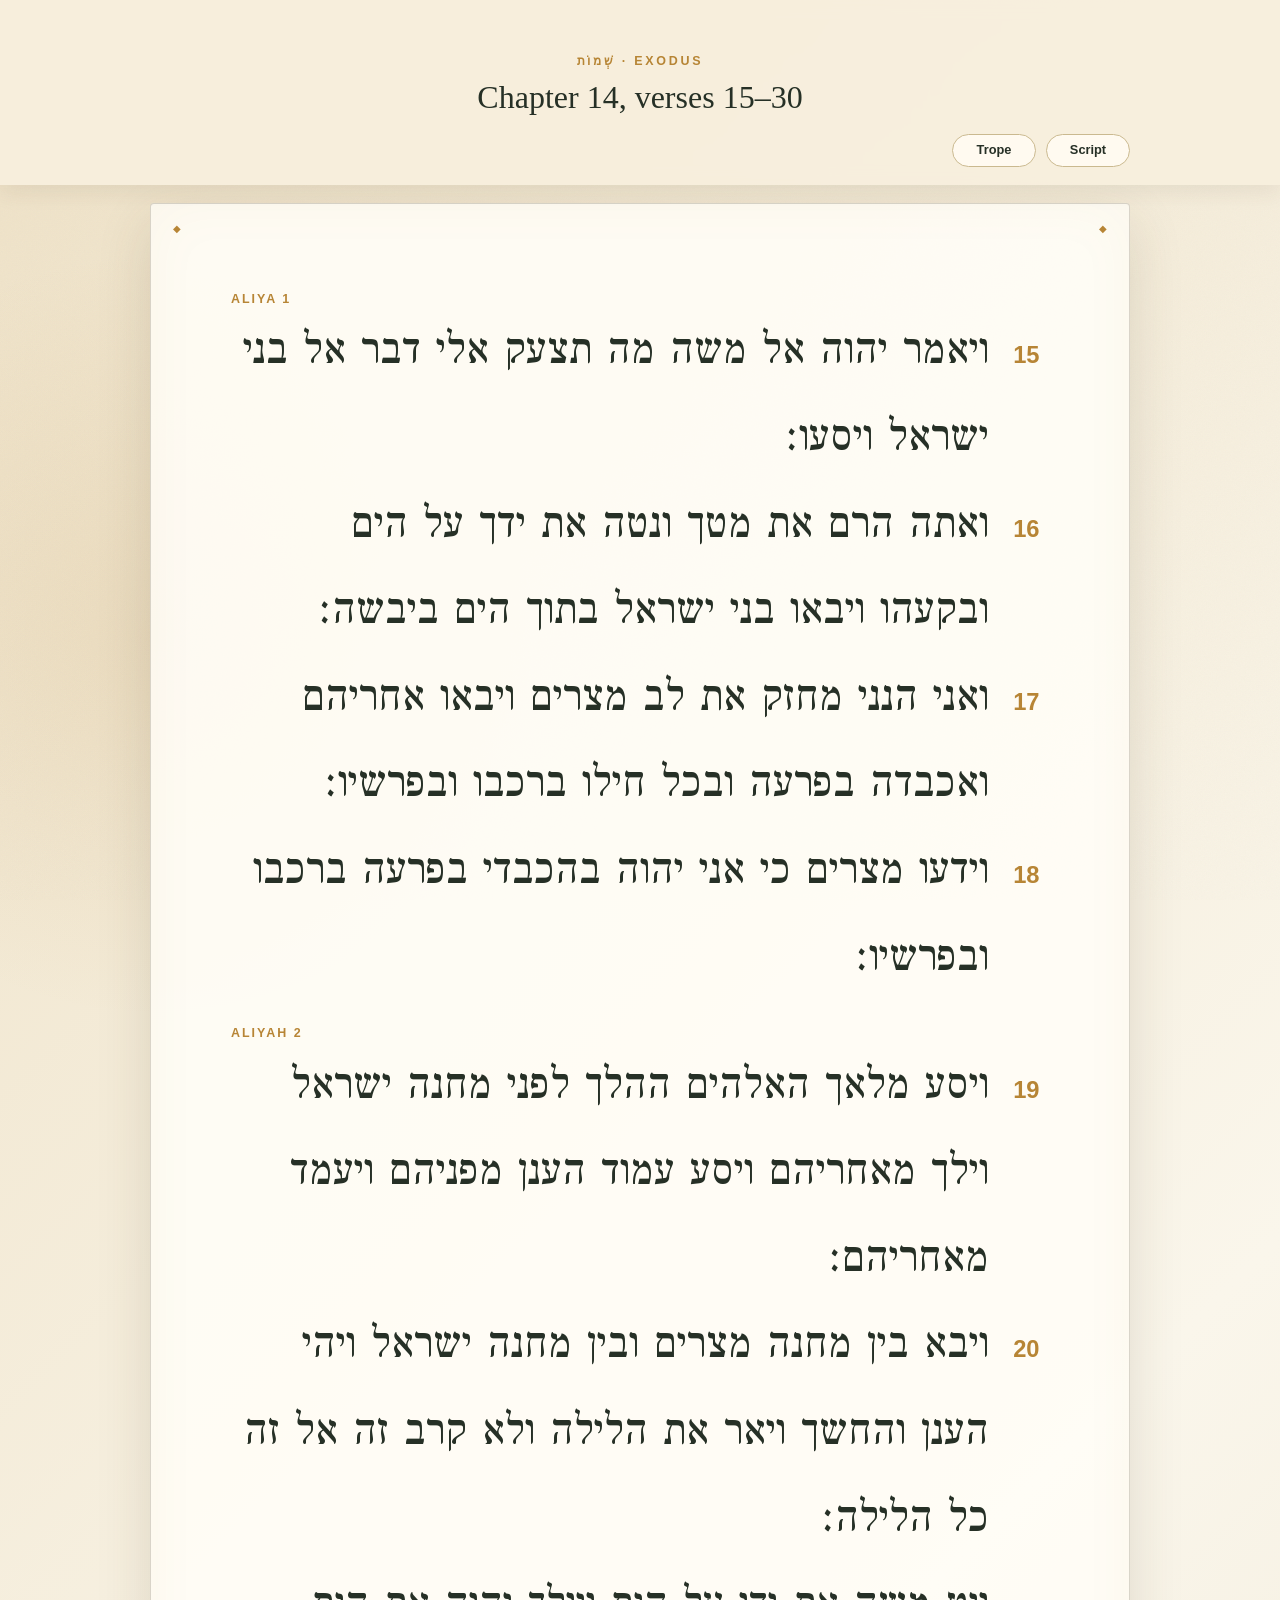
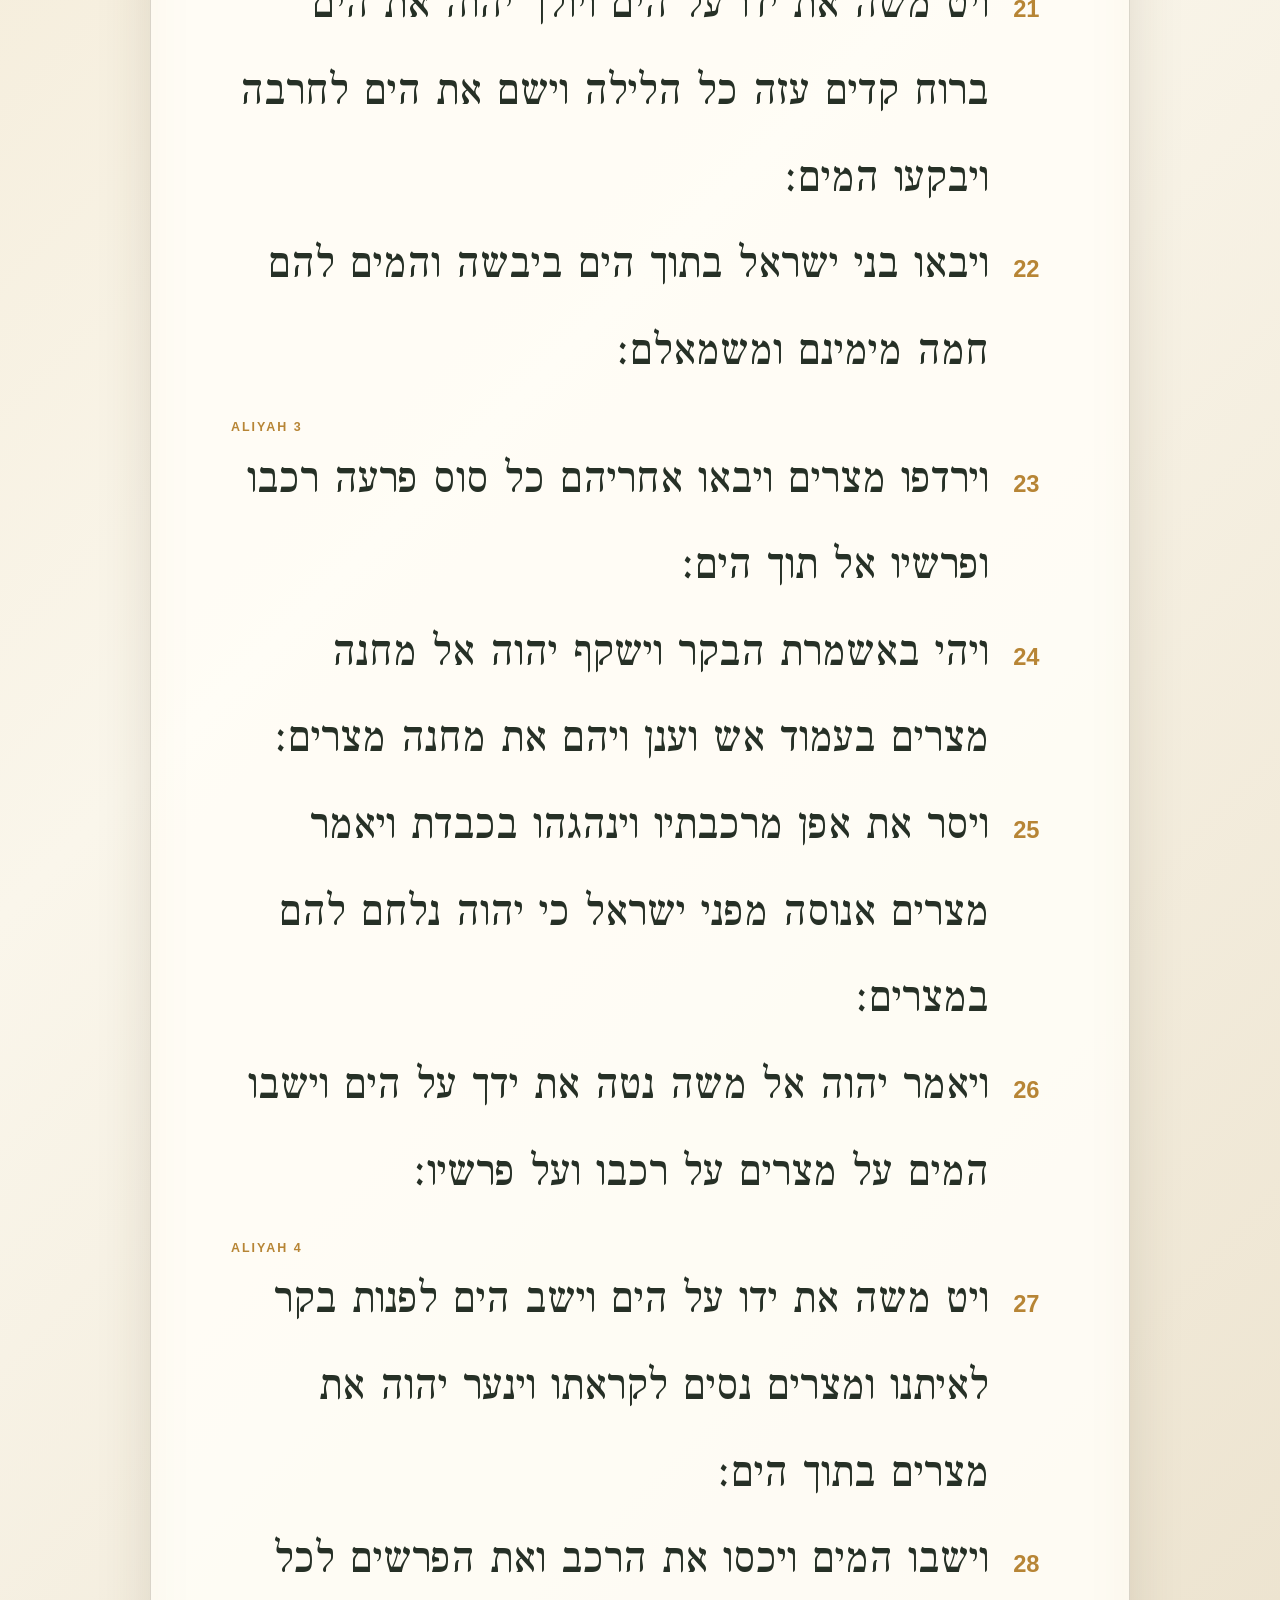
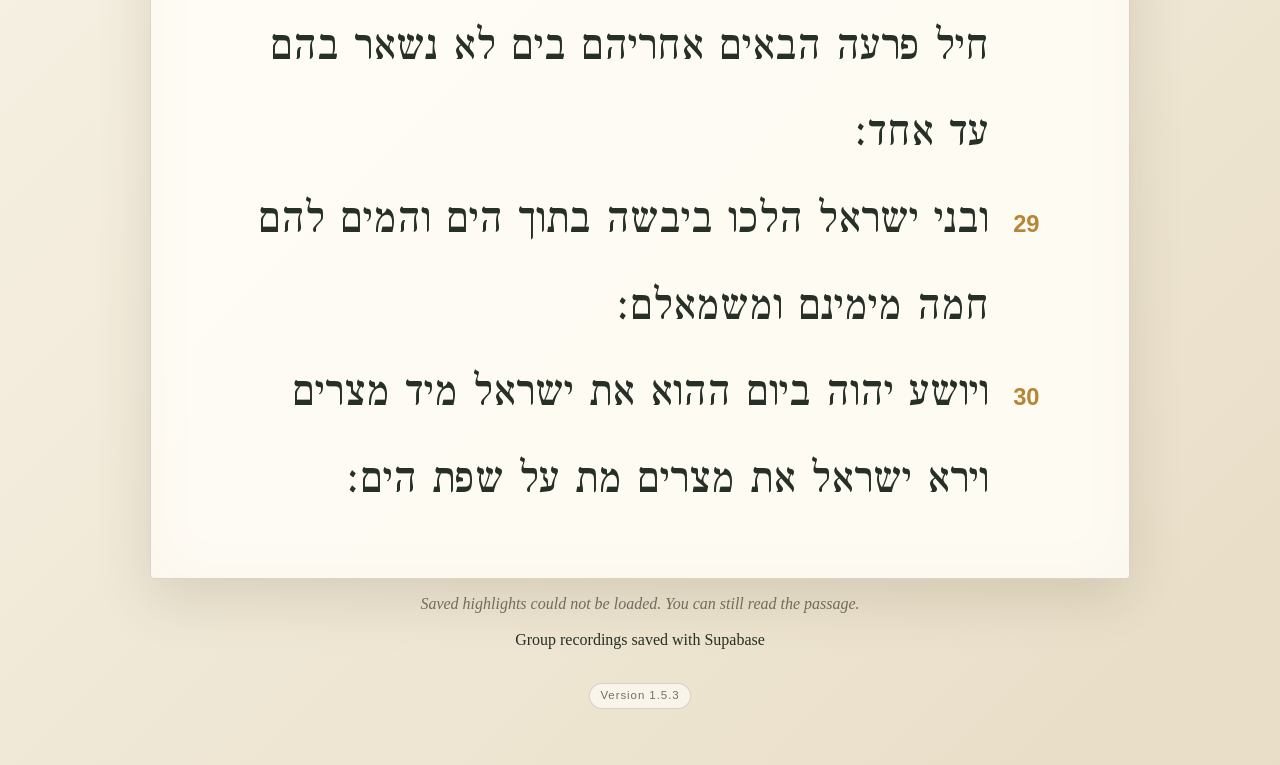
==== index.html @ 20bf3125 "Restore group recording controls" ====
<!doctype html>
<html lang="en">
<head>
  <meta charset="utf-8">
  <meta name="viewport" content="width=device-width, initial-scale=1">
  <meta name="theme-color" content="#f3ead6">
  <title>Exodus 14:15–30 · Chant the Verses</title>
  <link rel="preconnect" href="https://fonts.googleapis.com">
  <link rel="preconnect" href="https://fonts.gstatic.com" crossorigin>
  <link href="https://fonts.googleapis.com/css2?family=Frank+Ruhl+Libre:wght@400;600;700&display=swap" rel="stylesheet">
  <link rel="stylesheet" href="styles.css">
</head>
<body>
  <main class="page">
    <header class="page-header">
      <p class="eyebrow">שְׁמוֹת · EXODUS</p>
      <h1>Chapter 14, verses 15–30</h1>

      <div class="display-controls" aria-label="Text display options">
        <button class="display-toggle" id="trope-toggle" type="button" aria-pressed="false">Trope</button>
        <button class="display-toggle" id="script-toggle" type="button" aria-pressed="false">Script</button>
      </div>
    </header>

    <section class="passage-card" id="passage" aria-label="Exodus chapter 14, verses 15 through 30"></section>

    <p class="status" id="status" aria-live="polite">Hover to hear a group, select ● to re-record it, or select a verse number to play the whole verse.</p>
    <p class="audio-credit">Group recordings saved with Supabase</p>
    <p class="version">Version 1.5.3</p>
  </main>
  <script src="app.js"></script>
</body>
</html>
---- styles.css ----
@import url('https://fonts.googleapis.com/css2?family=Frank+Ruhl+Libre:wght@400;600;700&display=swap');

@font-face {
  font-family: "Taamey Frank CLM";
  src: url("fonts/taamey-frank/TTF/TaameyFrankCLM-Medium.ttf") format("truetype");
  font-style: normal;
  font-weight: 400;
  font-display: swap;
}

@font-face {
  font-family: "Stam Ashkenaz CLM";
  src: url("fonts/StamAshkenazCLM.ttf") format("truetype");
  font-style: normal;
  font-weight: 400;
  font-display: swap;
}

:root {
  color-scheme: light;
  --ink: #263026;
  --muted: #766f60;
  --paper: #fffdf7;
  --cream: #f3ead6;
  --gold: #b78535;
  --green: #365a47;
}

* { box-sizing: border-box; }

body {
  margin: 0;
  min-height: 100vh;
  color: var(--ink);
  background:
    radial-gradient(circle at 12% 16%, rgba(183,133,53,.12), transparent 24rem),
    linear-gradient(135deg, #eee1c6, #faf6eb 48%, #e8ddc6);
  font-family: Georgia, serif;
}

body::before {
  content: "";
  position: fixed;
  inset: 0;
  pointer-events: none;
  opacity: .15;
  background-image: url("data:image/svg+xml,%3Csvg xmlns='http://www.w3.org/2000/svg' width='90' height='90'%3E%3Cfilter id='n'%3E%3CfeTurbulence type='fractalNoise' baseFrequency='.8' numOctaves='3' stitchTiles='stitch'/%3E%3C/filter%3E%3Crect width='100%25' height='100%25' filter='url(%23n)' opacity='.2'/%3E%3C/svg%3E");
}

.page {
  width: min(980px, calc(100% - 32px));
  margin: 0 auto;
  padding: 72px 0 56px;
  text-align: center;
}

.page-header {
  position: sticky;
  z-index: 20;
  top: 0;
  margin: -72px calc(50% - 50vw) 18px;
  padding: 54px max(16px, calc((100vw - 980px) / 2)) 0;
  background: rgba(247, 239, 221, .96);
  box-shadow: 0 8px 20px rgba(72,57,31,.08);
  backdrop-filter: blur(8px);
}

.eyebrow {
  margin: 0 0 10px;
  color: var(--gold);
  font: 700 .78rem/1.2 Arial, sans-serif;
  letter-spacing: .22em;
}

h1 { margin: 0 0 18px; font-size: clamp(1.35rem, 3vw, 2rem); font-weight: 400; }

.display-controls {
  display: flex;
  justify-content: flex-end;
  gap: 10px;
  margin: 0;
  padding-bottom: 18px;
}

.display-toggle {
  min-width: 84px;
  border: 1px solid #cab98f;
  border-radius: 999px;
  padding: 9px 16px;
  color: var(--ink);
  background: #fffaf0;
  cursor: pointer;
  font: 600 .8rem/1 Arial, sans-serif;
}

.display-toggle:hover, .display-toggle.active {
  border-color: var(--green);
  color: white;
  background: var(--green);
}

.display-toggle:focus-visible { outline: 3px solid rgba(54,90,71,.4); outline-offset: 3px; }

.passage-card {
  position: relative;
  display: block;
  width: 100%;
  padding: clamp(54px, 8vw, 88px) clamp(25px, 7vw, 80px) 50px;
  border: 1px solid rgba(82,70,45,.22);
  border-radius: 4px;
  color: var(--ink);
  background: rgba(255,253,247,.91);
  box-shadow: 0 20px 55px rgba(72,57,31,.14), inset 0 0 55px rgba(183,133,53,.04);
}

.passage-card::before, .passage-card::after {
  content: "◆";
  position: absolute;
  top: 18px;
  color: var(--gold);
  font-size: .65rem;
}
.passage-card::before { left: 22px; }
.passage-card::after { right: 22px; }

.aliyah-heading {
  margin: 1.65em 0 .45em;
  color: var(--gold);
  font: 700 .78rem/1.2 Arial, sans-serif;
  letter-spacing: .16em;
  text-align: left;
  text-transform: uppercase;
}

.aliyah-heading:first-child { margin-top: 0; }

.verse-row {
  display: flex;
  align-items: baseline;
  gap: .35em;
  text-align: right;
  font-family: "Taamey Frank CLM", "FrankRuehl", "Frank Ruhl Libre", "Times New Roman", serif;
  font-size: clamp(1.7rem, 4.1vw, 2.85rem);
  line-height: 1.9;
}

.verse-number {
  flex: 0 0 auto;
  border: 0;
  border-radius: 999px;
  padding: .15em .4em;
  color: var(--gold);
  background: transparent;
  cursor: pointer;
  font: 600 .52em/1 Arial, sans-serif;
}

.verse-number:hover, .verse-number.playing { color: white; background: var(--green); }
.verse-number:focus-visible { outline: 3px solid rgba(54,90,71,.4); outline-offset: 3px; }
.verse-number:disabled { opacity: .55; cursor: wait; }
.verse-line { unicode-bidi: isolate; }
.word {
  border-radius: .12em;
  box-decoration-break: clone;
  -webkit-box-decoration-break: clone;
}
.word.highlight-1 { color: #76500f; background: #f3d88e; }
.word.highlight-2 { color: #244b3a; background: #bcdac8; }
.word-space.highlight-1 { background: #f3d88e; }
.word-space.highlight-2 { background: #bcdac8; }
.word[data-group-id], .word-space[data-group-id] { cursor: pointer; }
.word.audio-active {
  color: #17251d;
  font-weight: 700;
}
.word-space.audio-active { font-weight: 700; }

.group-audio-controls {
  display: inline-flex;
  direction: ltr;
  gap: 3px;
  margin: 0 .2em;
  vertical-align: middle;
}

.group-audio-button {
  display: inline-grid;
  width: 2em;
  height: 2em;
  place-items: center;
  border: 1px solid #cab98f;
  border-radius: 999px;
  padding: 0;
  color: var(--green);
  background: #fffaf0;
  cursor: pointer;
  font: 600 .34em/1 Arial, sans-serif;
}

.group-audio-button:hover { color: white; background: var(--green); border-color: var(--green); }
.group-audio-button.record-group { color: #a43f32; }
.group-audio-button.recording { color: white; background: #a43f32; border-color: #a43f32; animation: recording-pulse 1.2s infinite; }
.group-audio-button:disabled { opacity: .55; cursor: wait; }

@keyframes recording-pulse { 50% { transform: scale(.88); opacity: .75; } }

.script-mode .verse-row {
  font-family: "Stam Ashkenaz CLM", "Taamey Frank CLM", "Frank Ruhl Libre", serif;
  line-height: 1.65;
}

.script-mode .word[class*="highlight-"], .script-mode .word-space[class*="highlight-"] { color: inherit; background: transparent; }
.script-mode .audio-active { font-weight: inherit; }

.corner { position: absolute; top: 16px; left: 50%; transform: translateX(-50%); color: var(--gold); font-family: "FrankRuehl", "Frank Ruhl Libre", serif; }

.verse-text {
  display: block;
  font-family: "Taamey Frank CLM", "FrankRuehl", "Frank Ruhl Libre", "Times New Roman", serif;
  font-size: clamp(2.15rem, 6.2vw, 4.8rem);
  font-weight: 400;
  line-height: 1.95;
  unicode-bidi: isolate;
}

.verse-text span {
  display: inline-block;
  padding: 0 .035em;
  border-radius: .12em;
  transition: color .16s, background .16s, transform .16s;
}


.verse-text span.active { color: #8a5b12; background: #f6e8c5; transform: translateY(-2px); }
.play-hint { display: block; margin-top: 18px; color: var(--muted); direction: ltr; font: .75rem/1 Arial, sans-serif; letter-spacing: .12em; text-transform: uppercase; }
.play-icon { color: var(--gold); margin-right: 6px; }

.controls { display: flex; justify-content: center; align-items: center; gap: 20px; margin: 24px 0 8px; }
.play-button, select { border: 1px solid #cab98f; background: #fffaf0; color: var(--ink); border-radius: 999px; padding: 10px 18px; font: 600 .85rem Arial, sans-serif; }
.play-button { cursor: pointer; }
.play-button:hover { background: var(--green); color: white; border-color: var(--green); }
.controls label { color: var(--muted); font: .78rem Arial, sans-serif; }
select { margin-left: 6px; padding: 8px 12px; }
.status { min-height: 1.3em; color: var(--muted); font-style: italic; }
.version {
  display: inline-block;
  margin: 18px 0 0;
  border: 1px solid rgba(82,70,45,.2);
  border-radius: 999px;
  padding: 6px 10px;
  color: var(--muted);
  background: rgba(255,253,247,.65);
  font: .72rem/1 Arial, sans-serif;
  letter-spacing: .08em;
}

.translation { max-width: 650px; margin: 38px auto 0; padding-top: 25px; border-top: 1px solid rgba(82,70,45,.2); }
.translation h2 { margin: 0 0 8px; color: var(--gold); font: 700 .72rem Arial, sans-serif; letter-spacing: .18em; text-transform: uppercase; }
.translation p { margin: 0; font-size: 1.08rem; line-height: 1.65; }

@media (max-width: 560px) {
  .page { padding-top: 38px; }
  .page-header { margin-top: -38px; padding-top: 28px; }
  .verse-text { line-height: 1.8; }
  .controls { flex-direction: column; gap: 10px; }
}

@media (prefers-reduced-motion: reduce) { * { transition: none !important; animation: none !important; } }
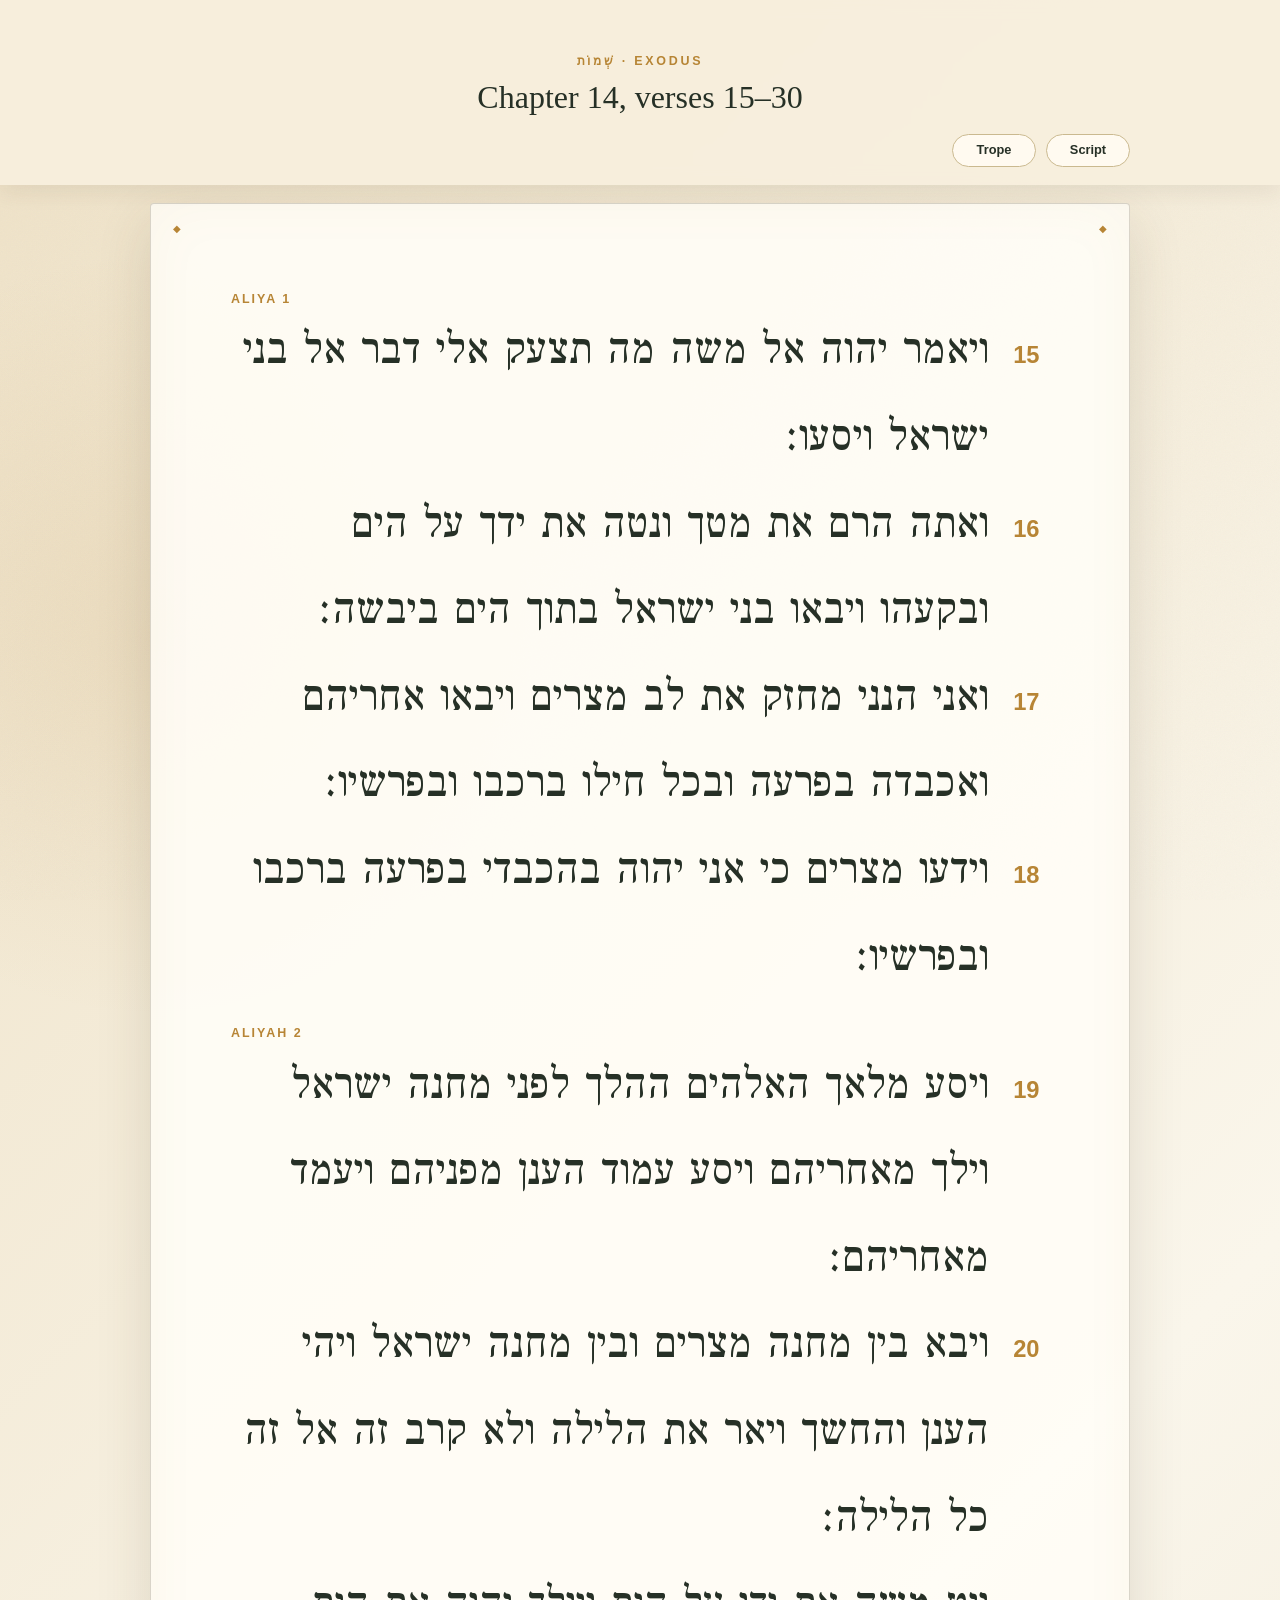
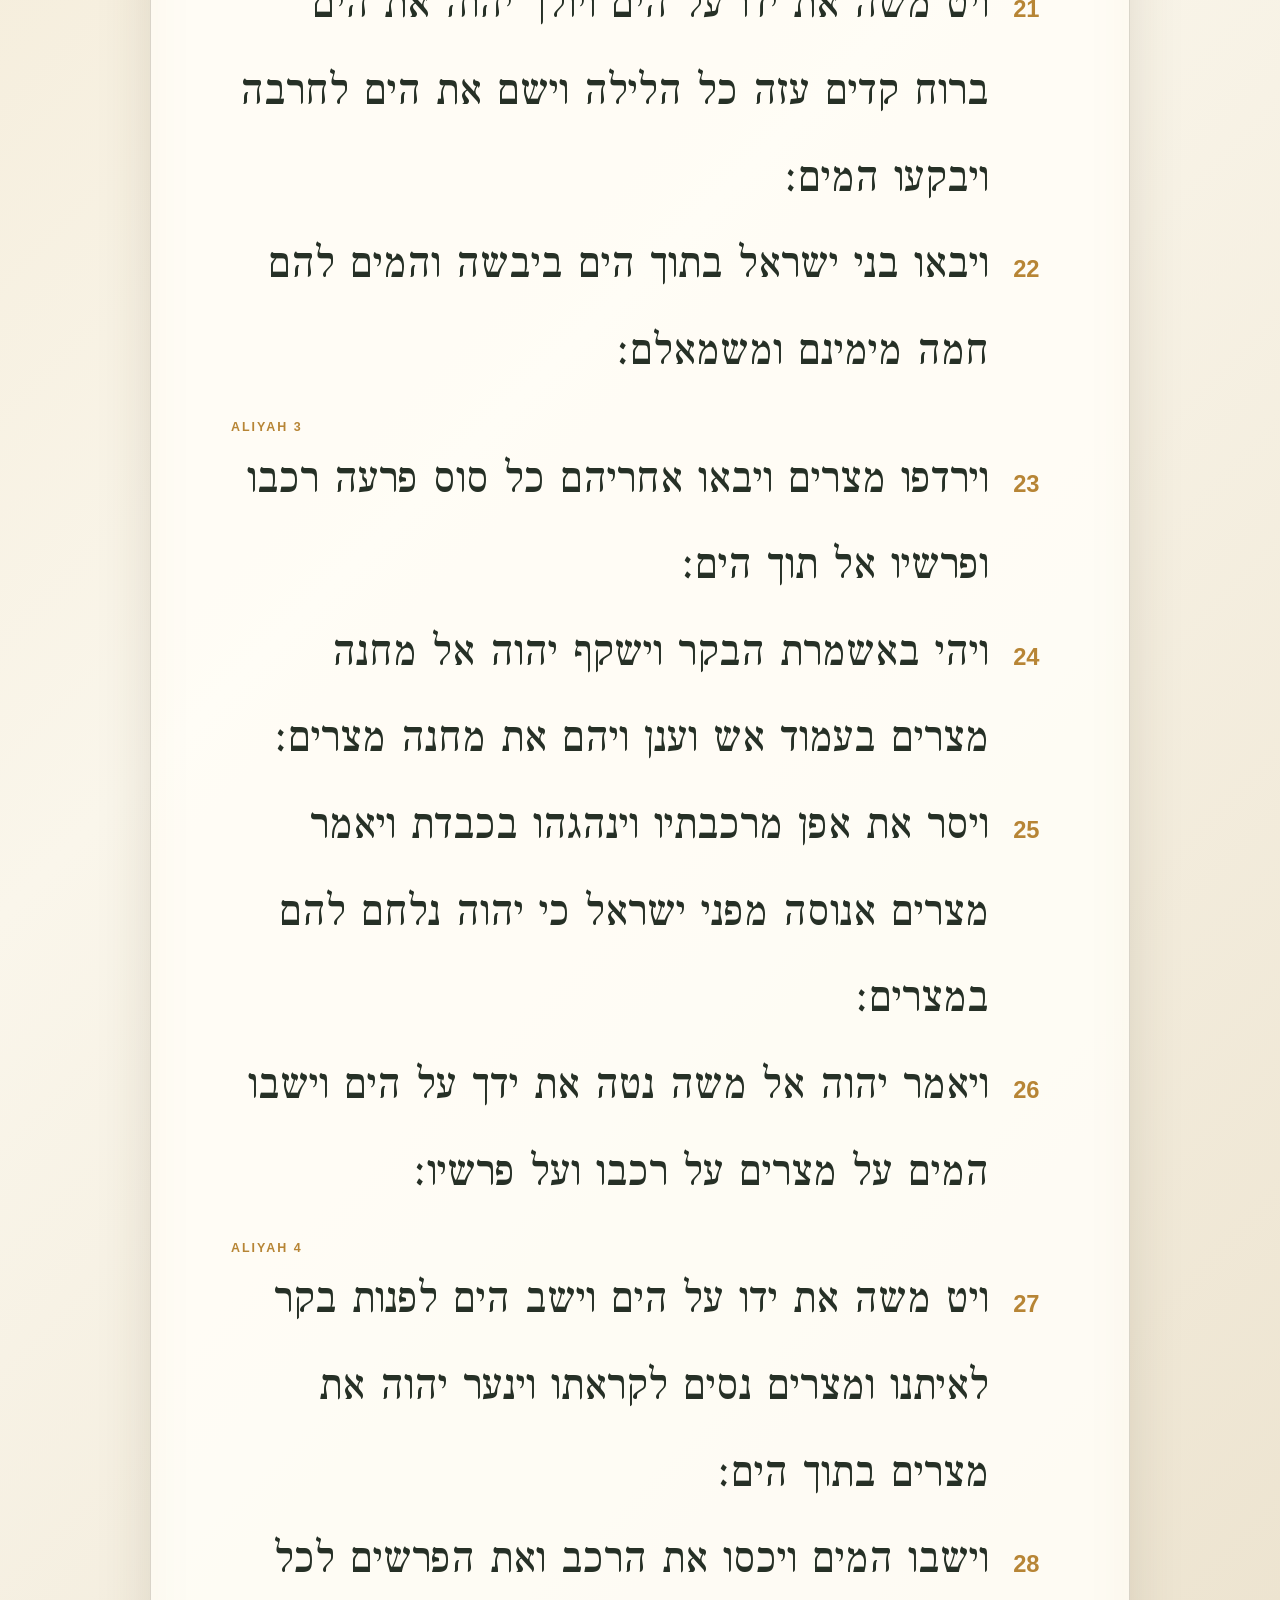
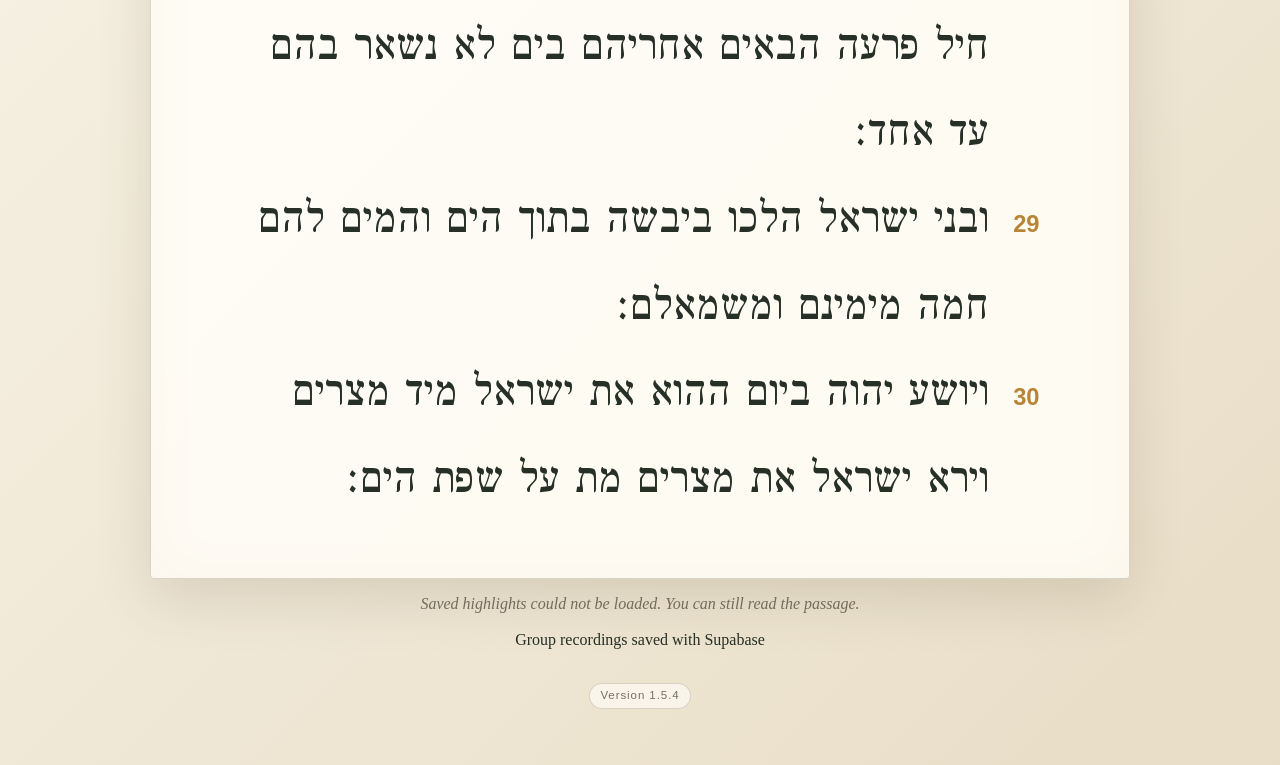
==== commit bb764acd: "Use latest re-recorded audio in verse playback" ====
--- a/index.html
+++ b/index.html
@@ -26,7 +26,7 @@
 
     <p class="status" id="status" aria-live="polite">Hover to hear a group, select ● to re-record it, or select a verse number to play the whole verse.</p>
     <p class="audio-credit">Group recordings saved with Supabase</p>
-    <p class="version">Version 1.5.3</p>
+    <p class="version">Version 1.5.4</p>
   </main>
   <script src="app.js"></script>
 </body>
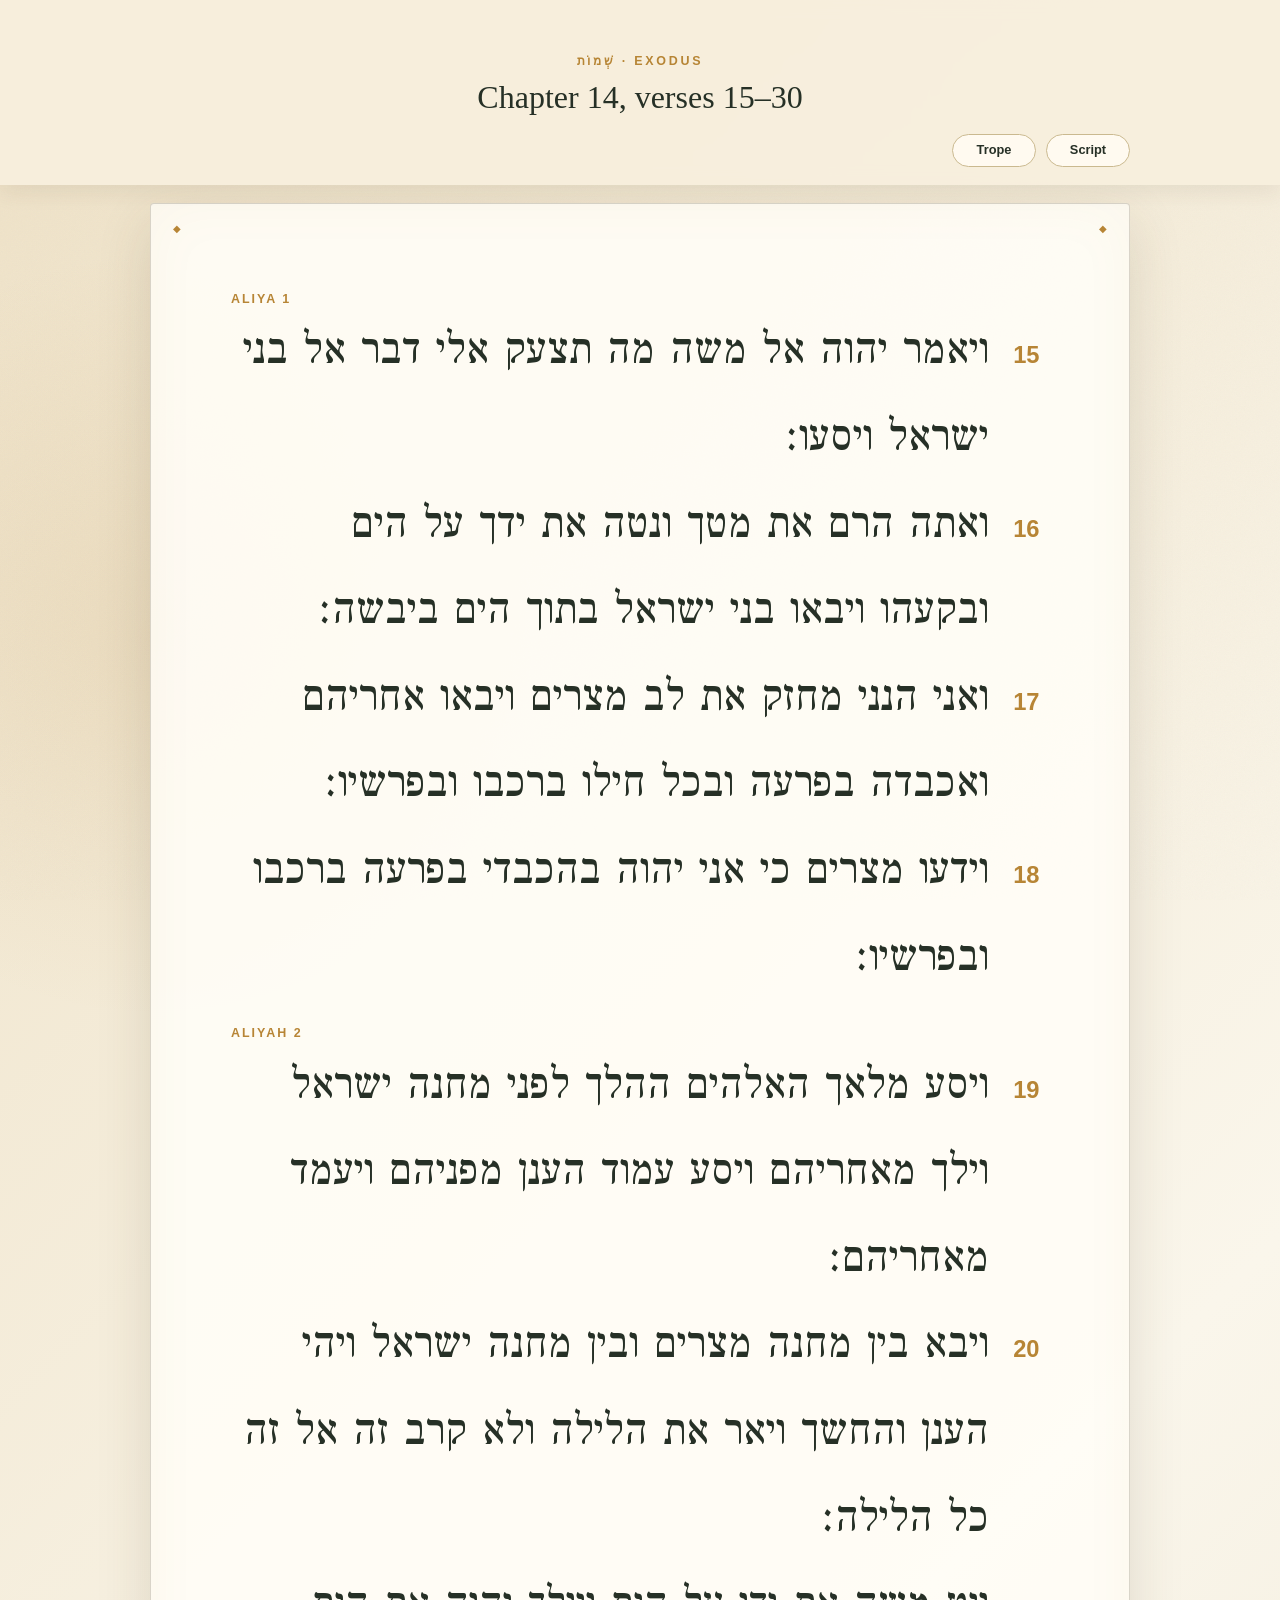
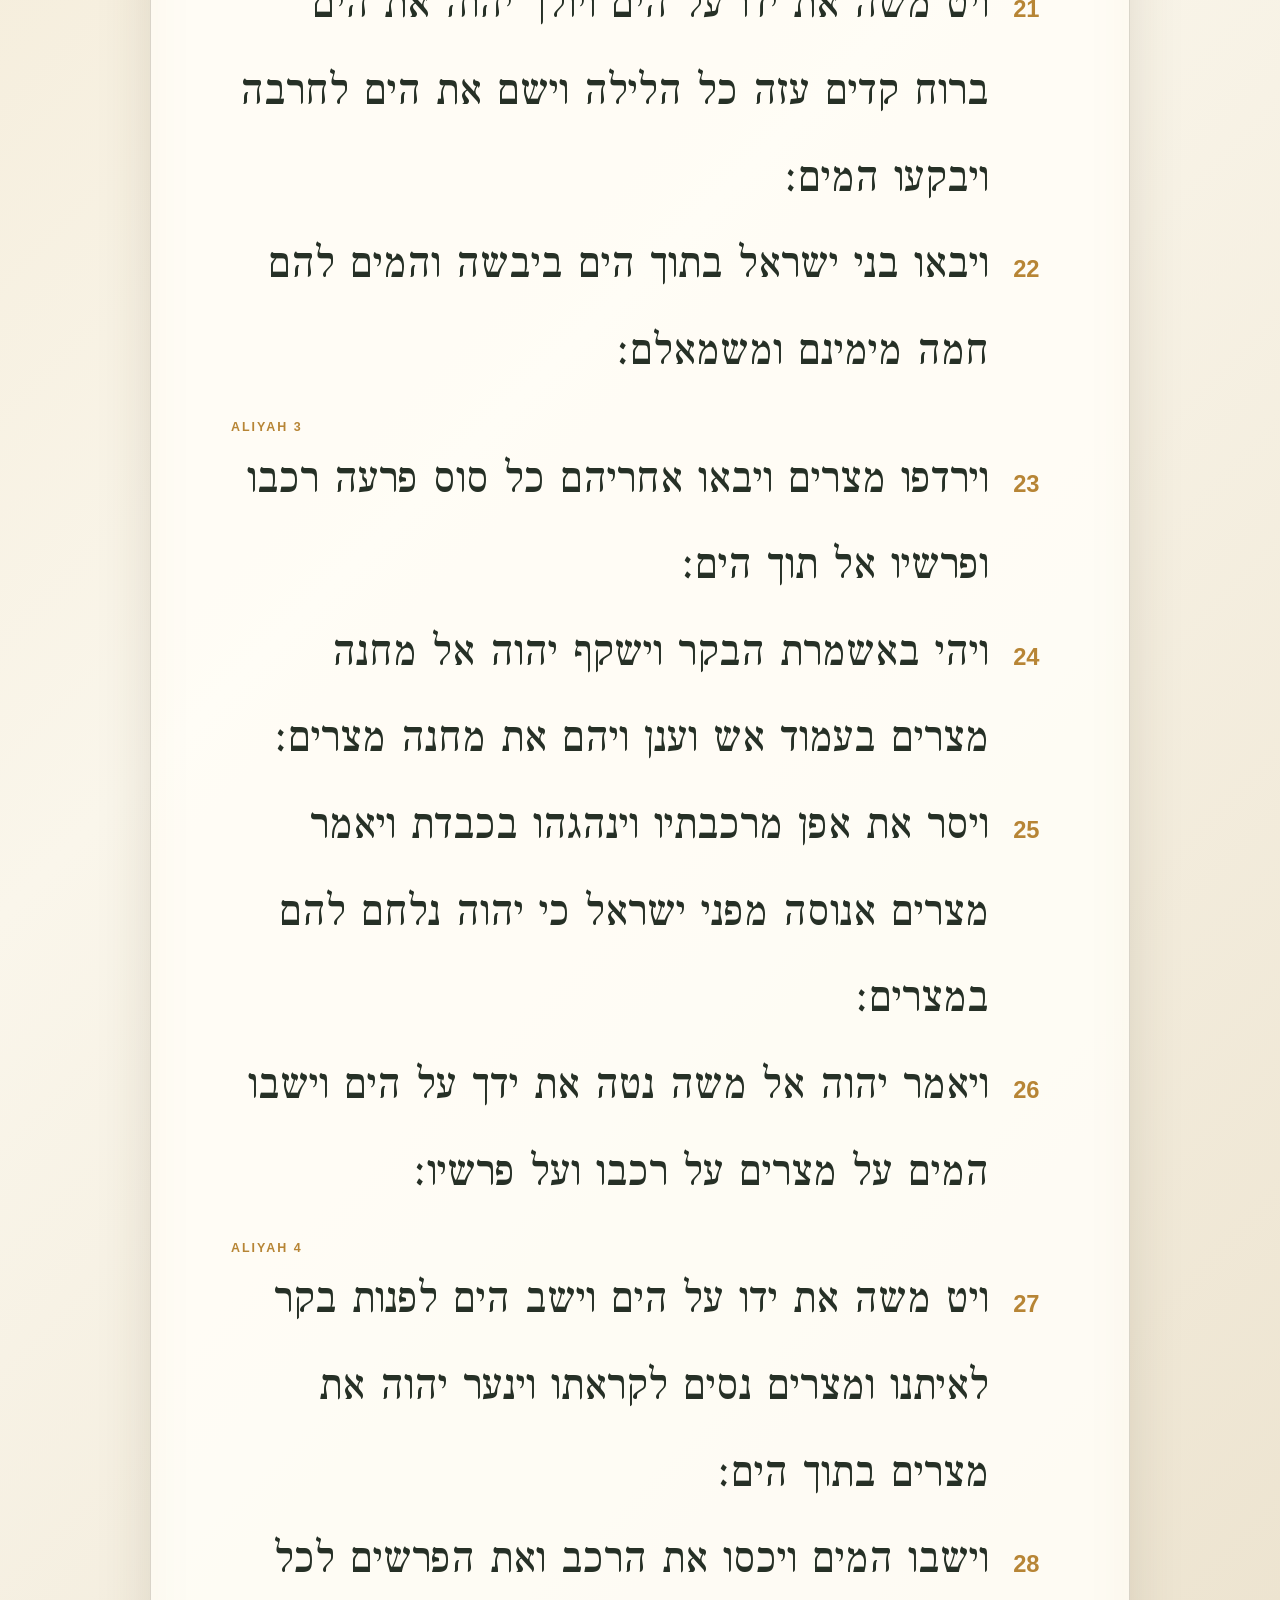
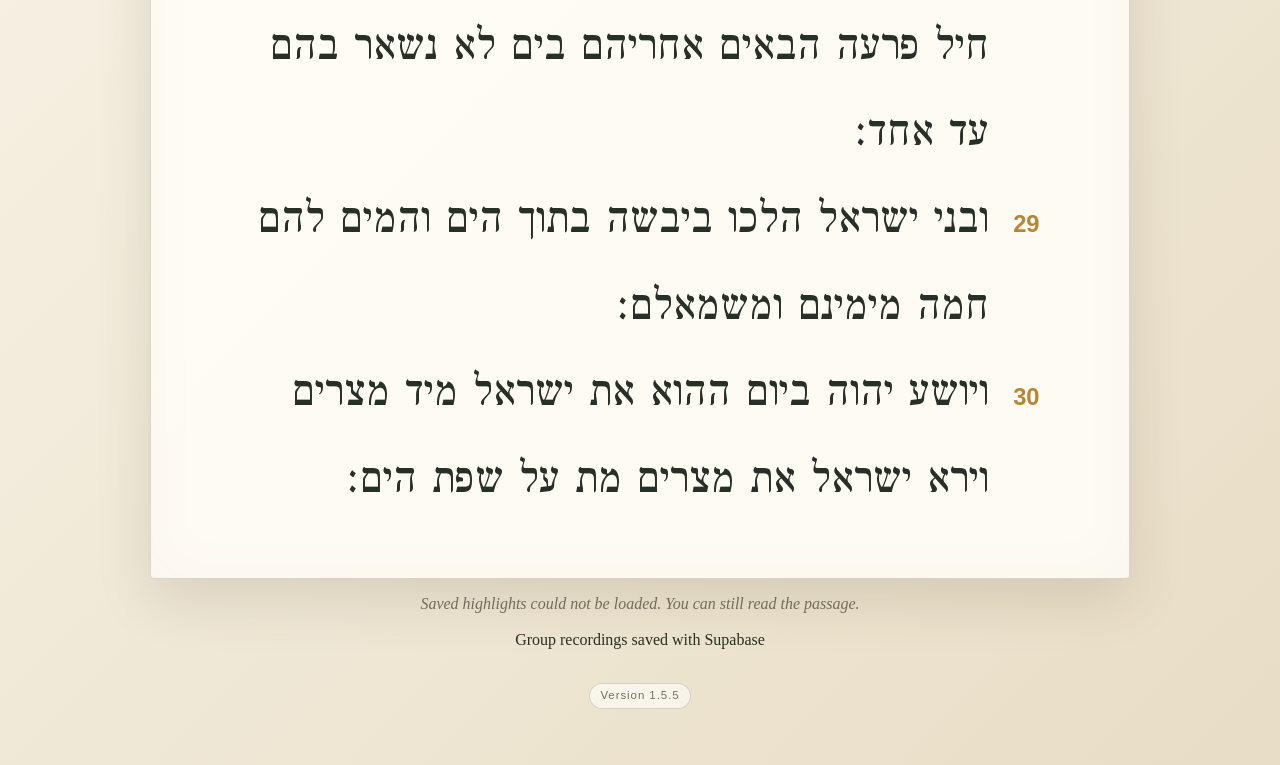
==== commit 2182fac6: "Exclude audio controls from hover playback" ====
--- a/index.html
+++ b/index.html
@@ -26,7 +26,7 @@
 
     <p class="status" id="status" aria-live="polite">Hover to hear a group, select ● to re-record it, or select a verse number to play the whole verse.</p>
     <p class="audio-credit">Group recordings saved with Supabase</p>
-    <p class="version">Version 1.5.4</p>
+    <p class="version">Version 1.5.5</p>
   </main>
   <script src="app.js"></script>
 </body>
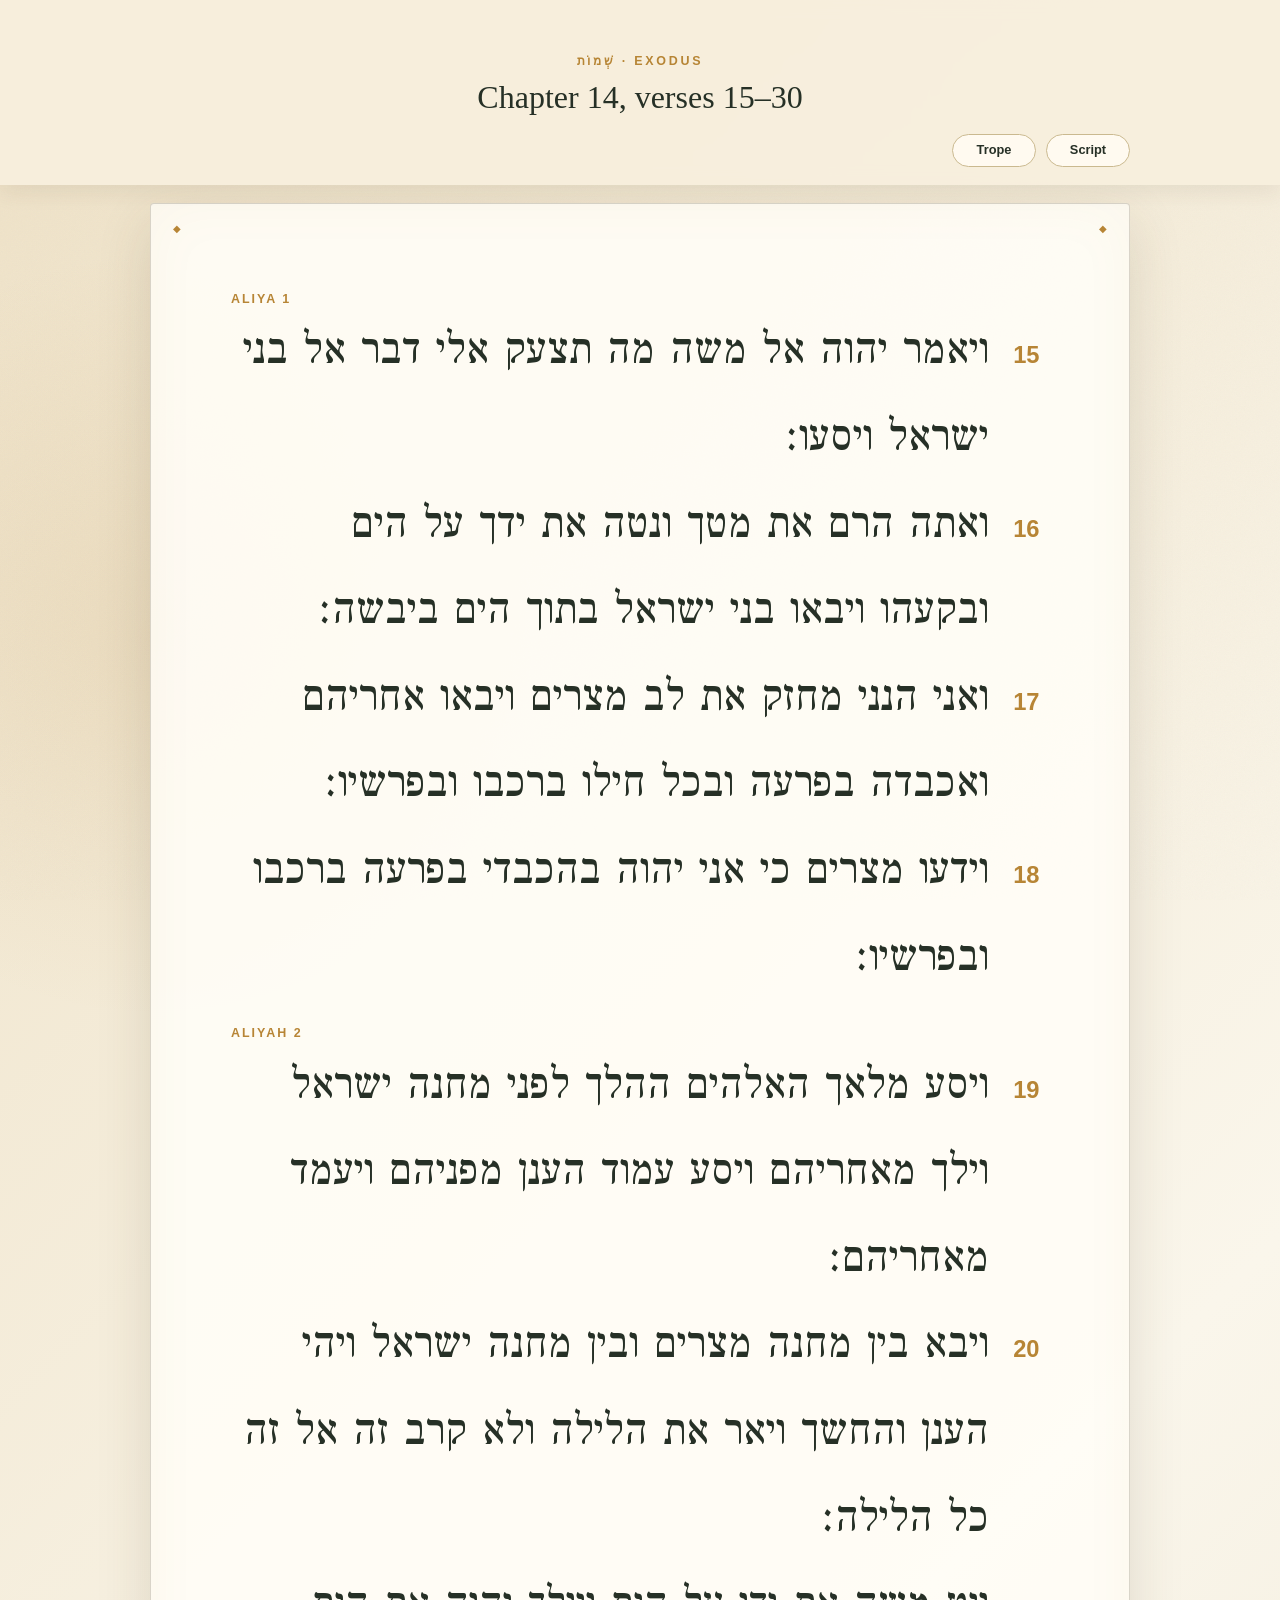
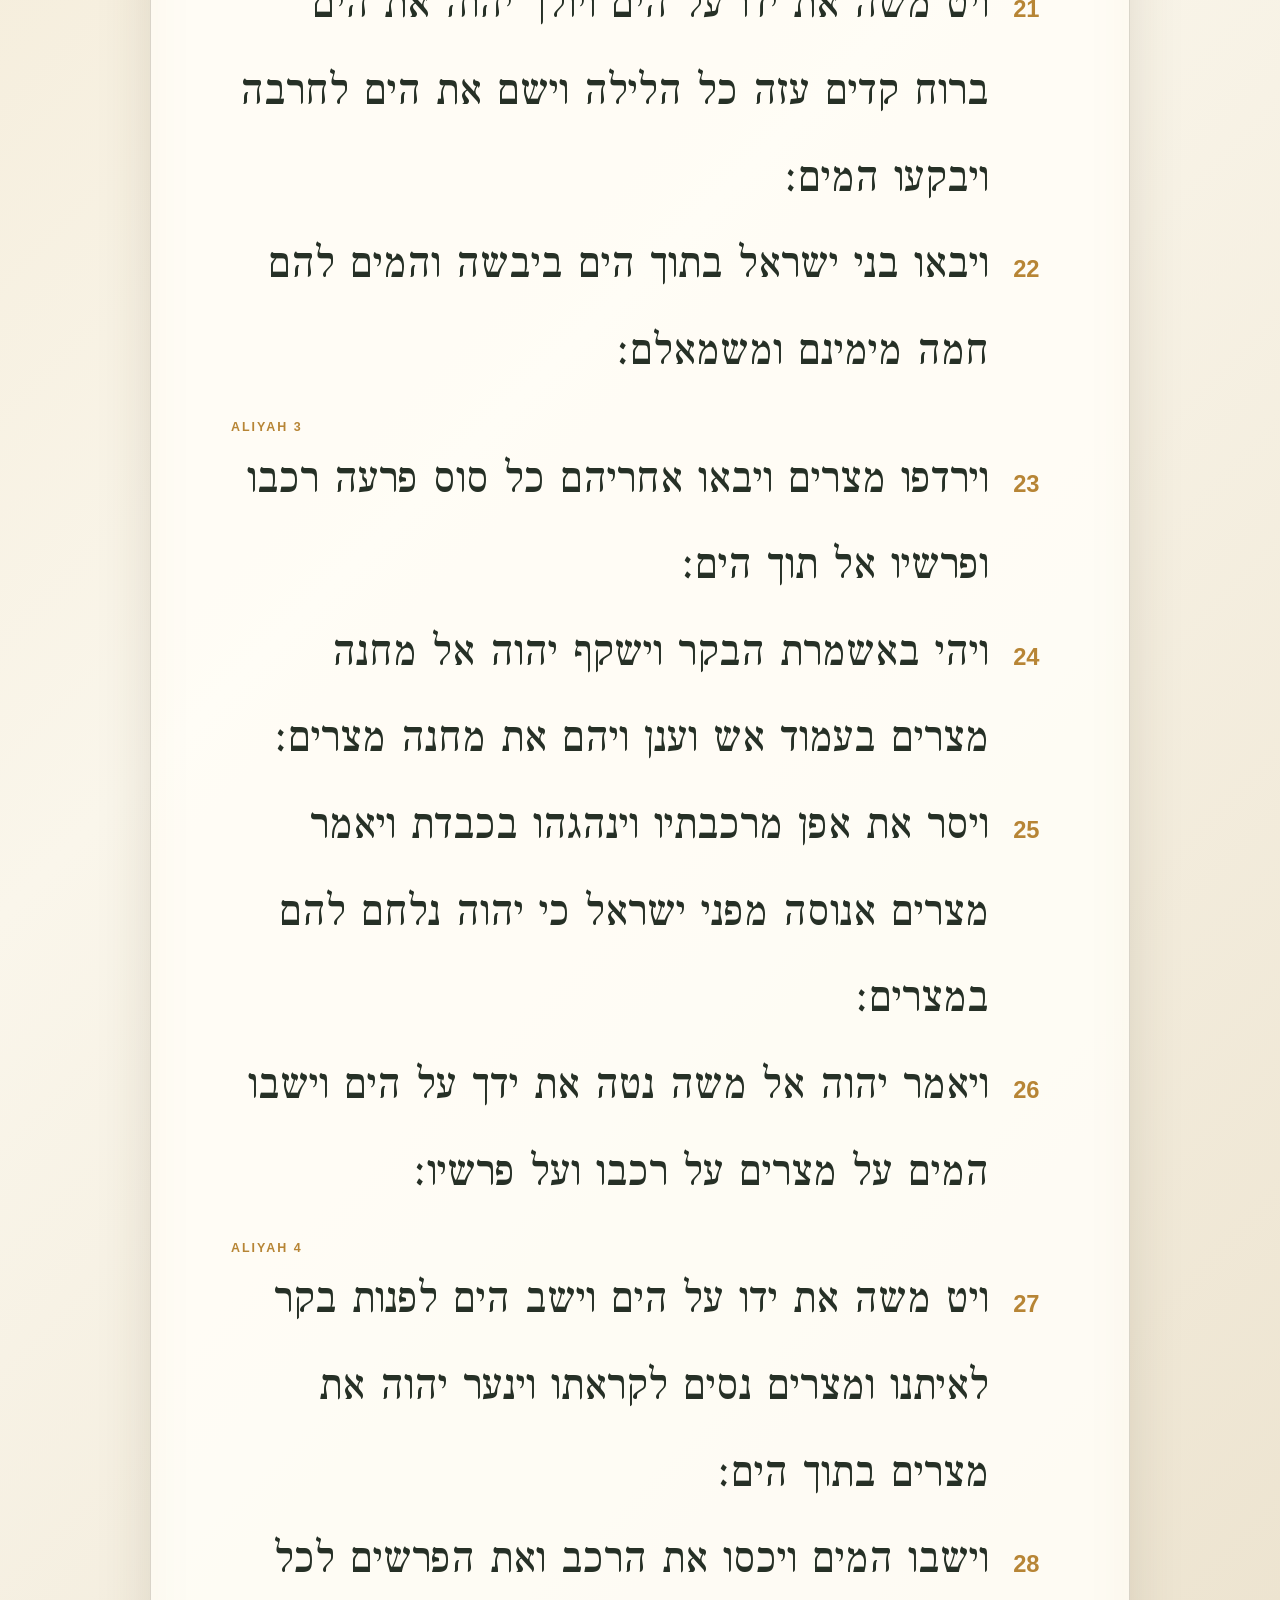
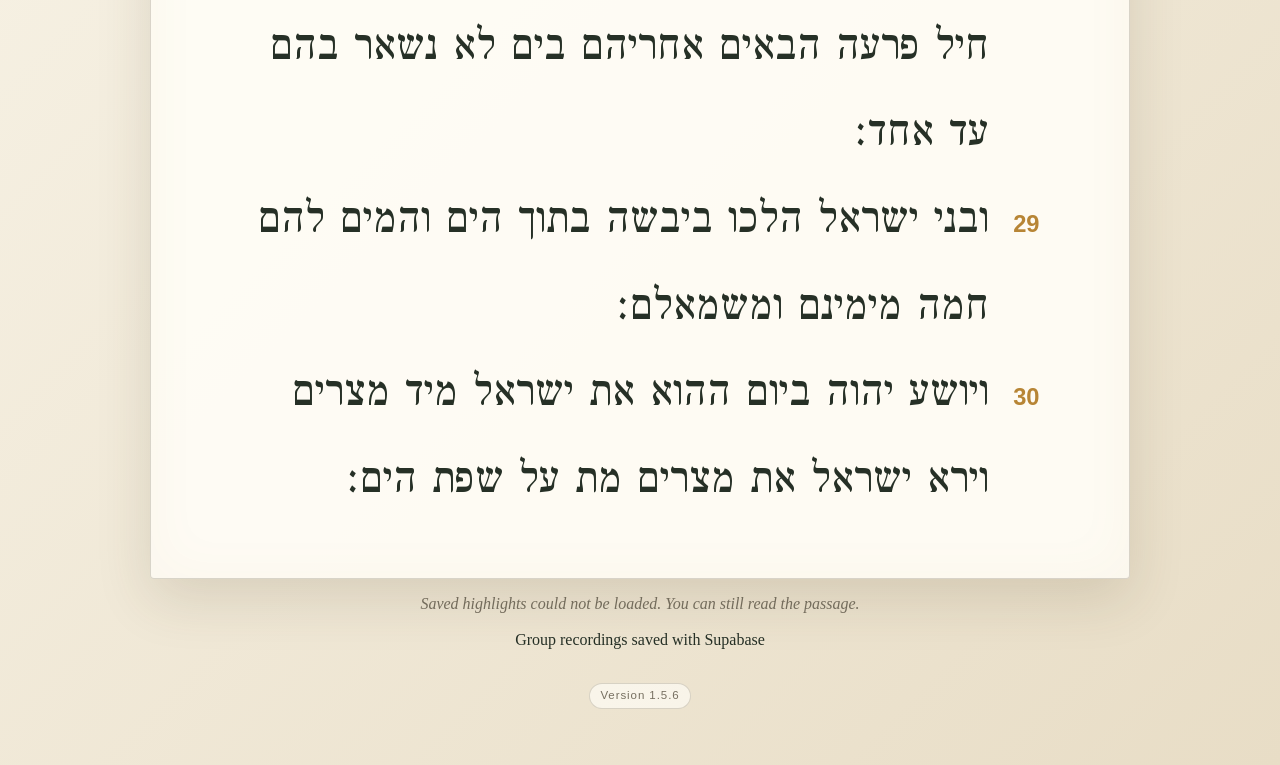
==== commit 277ae11f: "Hide group sound controls" ====
--- a/index.html
+++ b/index.html
@@ -24,9 +24,9 @@
 
     <section class="passage-card" id="passage" aria-label="Exodus chapter 14, verses 15 through 30"></section>
 
-    <p class="status" id="status" aria-live="polite">Hover to hear a group, select ● to re-record it, or select a verse number to play the whole verse.</p>
+    <p class="status" id="status" aria-live="polite">Hover over a highlighted group to hear it, or select a verse number to play the whole verse.</p>
     <p class="audio-credit">Group recordings saved with Supabase</p>
-    <p class="version">Version 1.5.5</p>
+    <p class="version">Version 1.5.6</p>
   </main>
   <script src="app.js"></script>
 </body>
--- a/styles.css
+++ b/styles.css
@@ -176,7 +176,7 @@
 .word-space.audio-active { font-weight: 700; }
 
 .group-audio-controls {
-  display: inline-flex;
+  display: none;
   direction: ltr;
   gap: 3px;
   margin: 0 .2em;
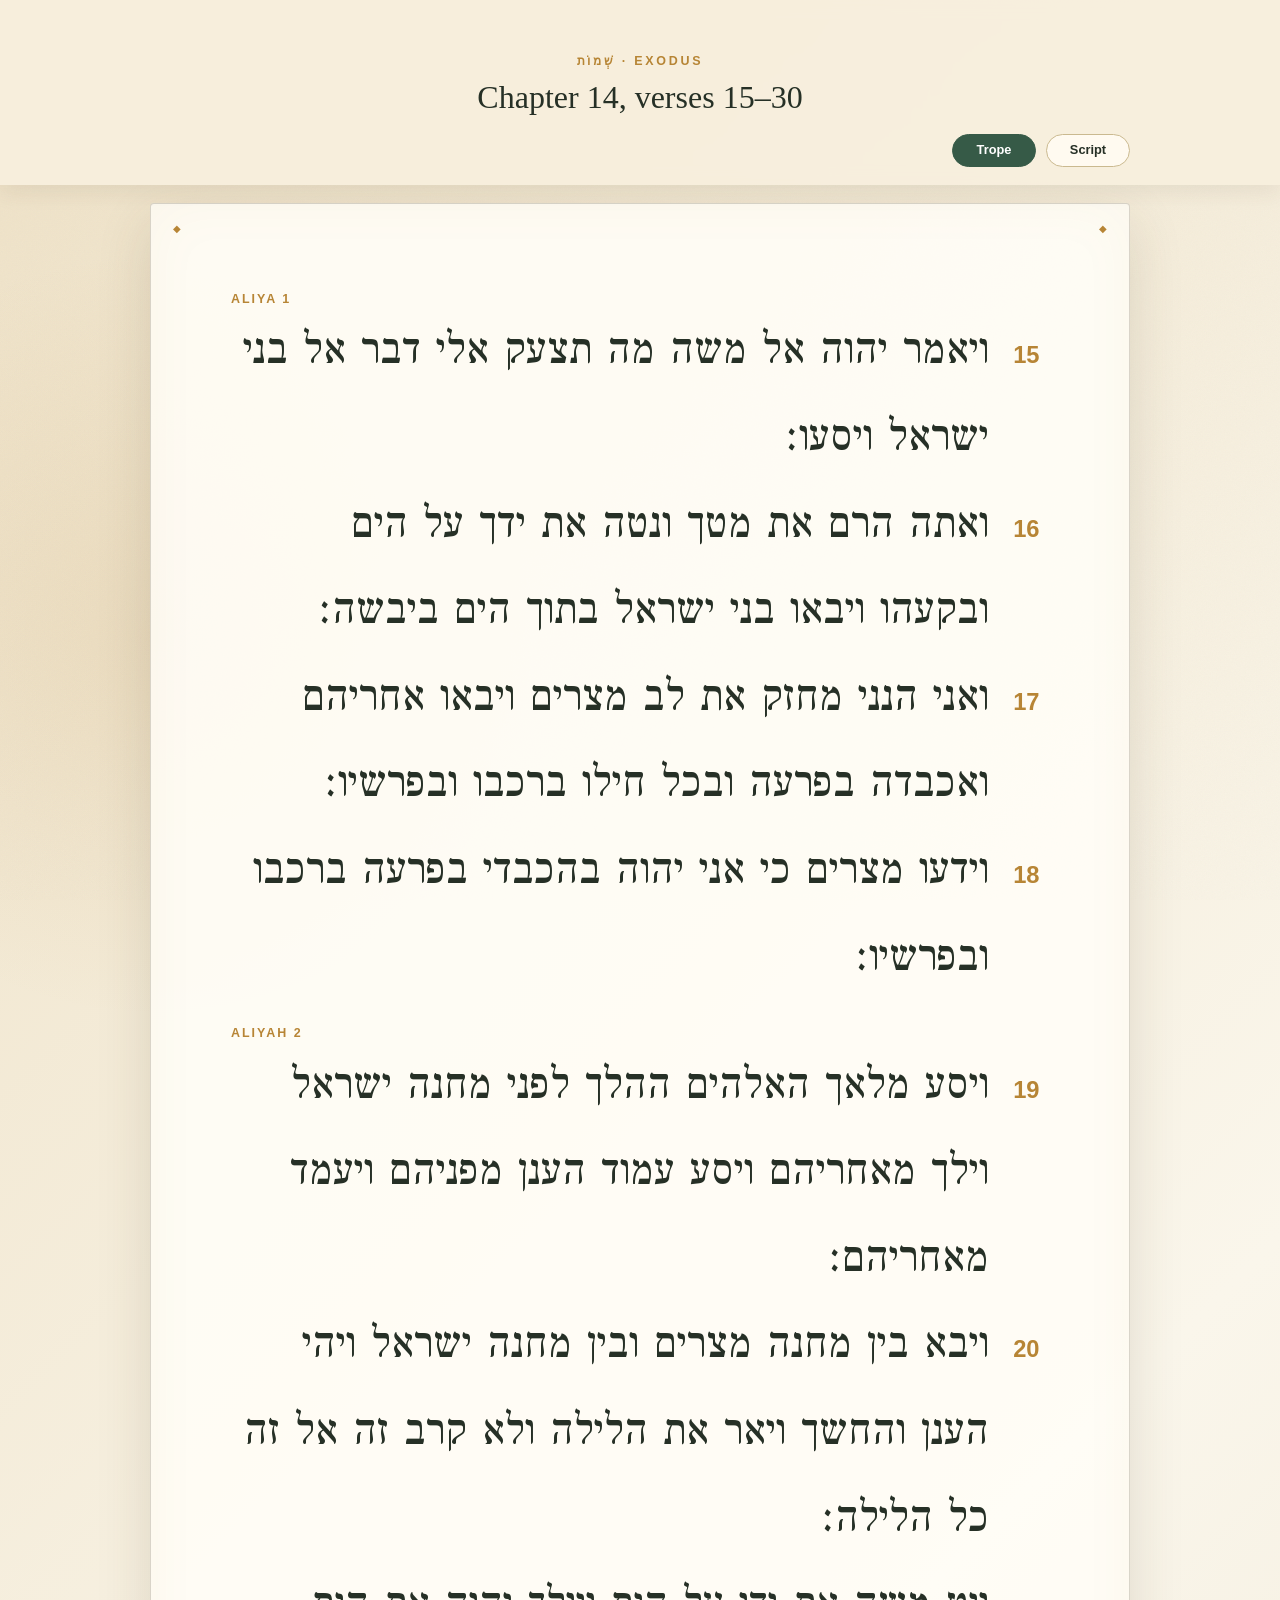
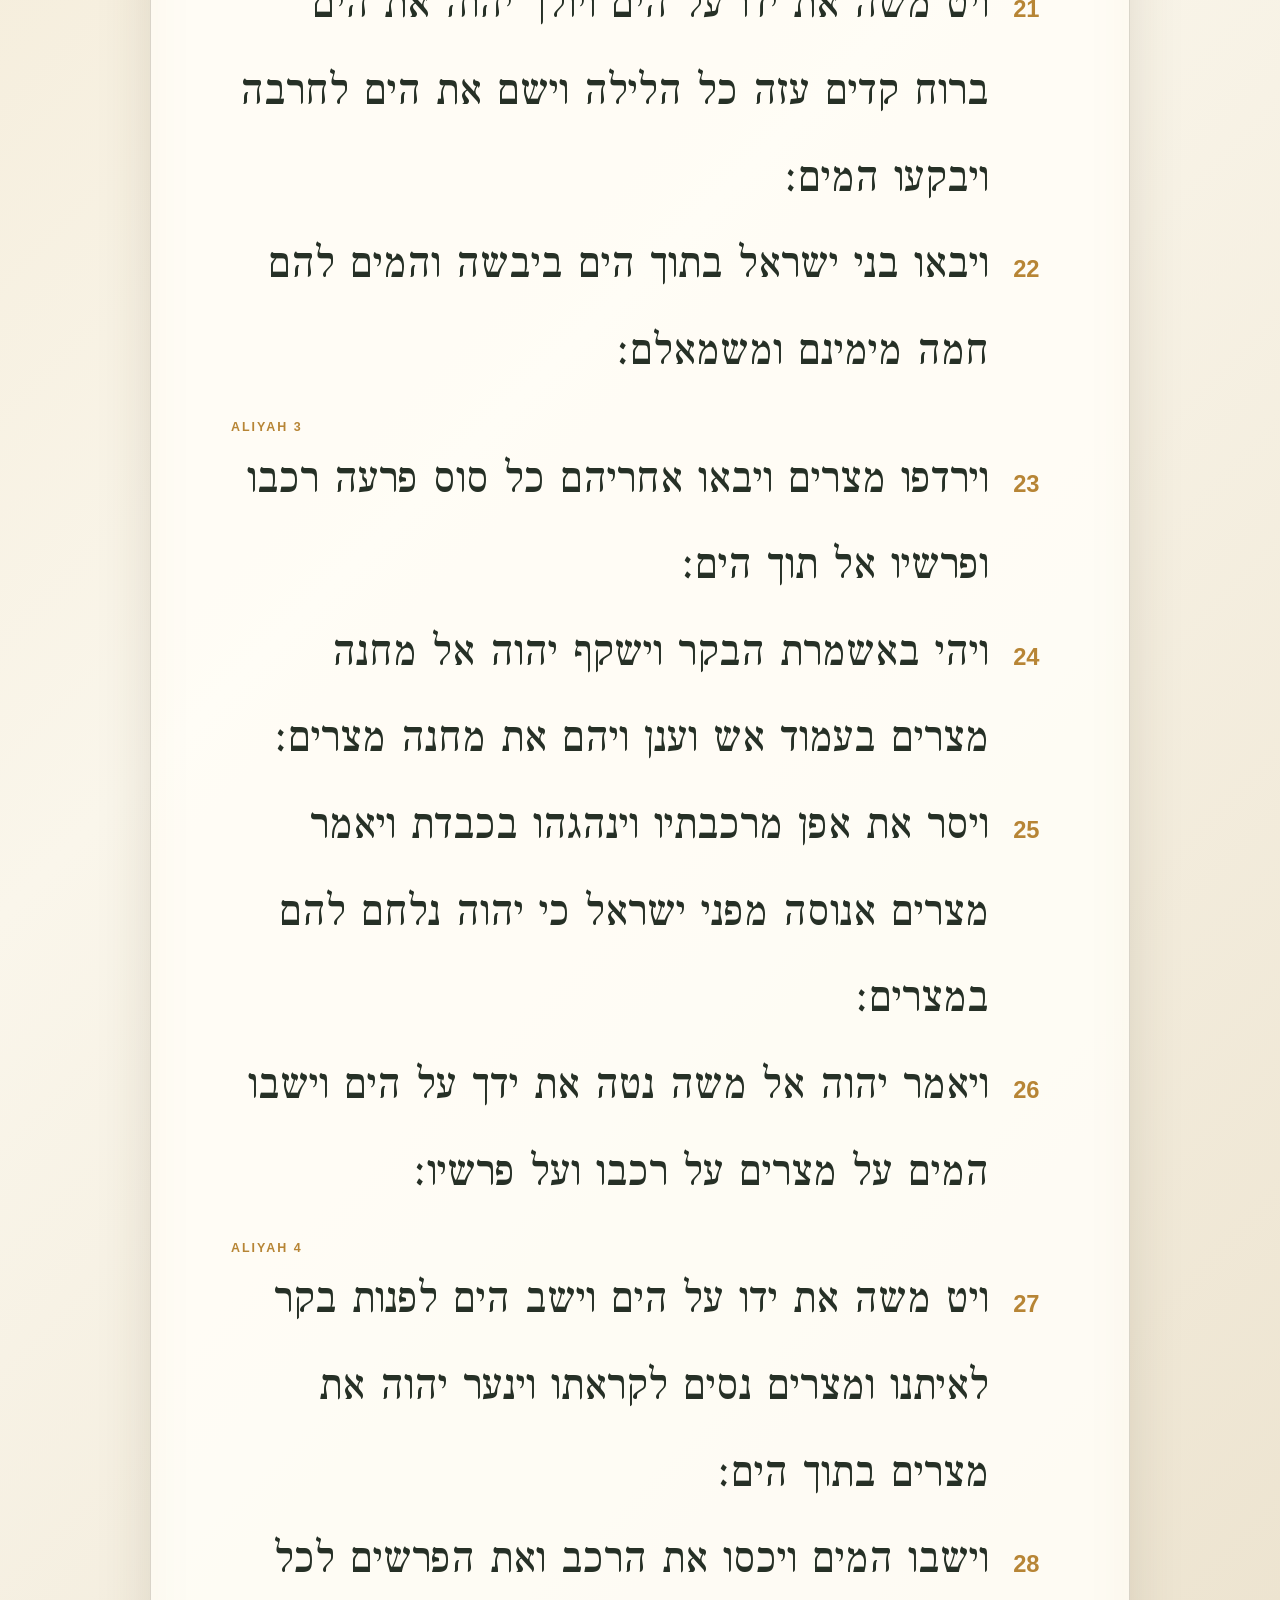
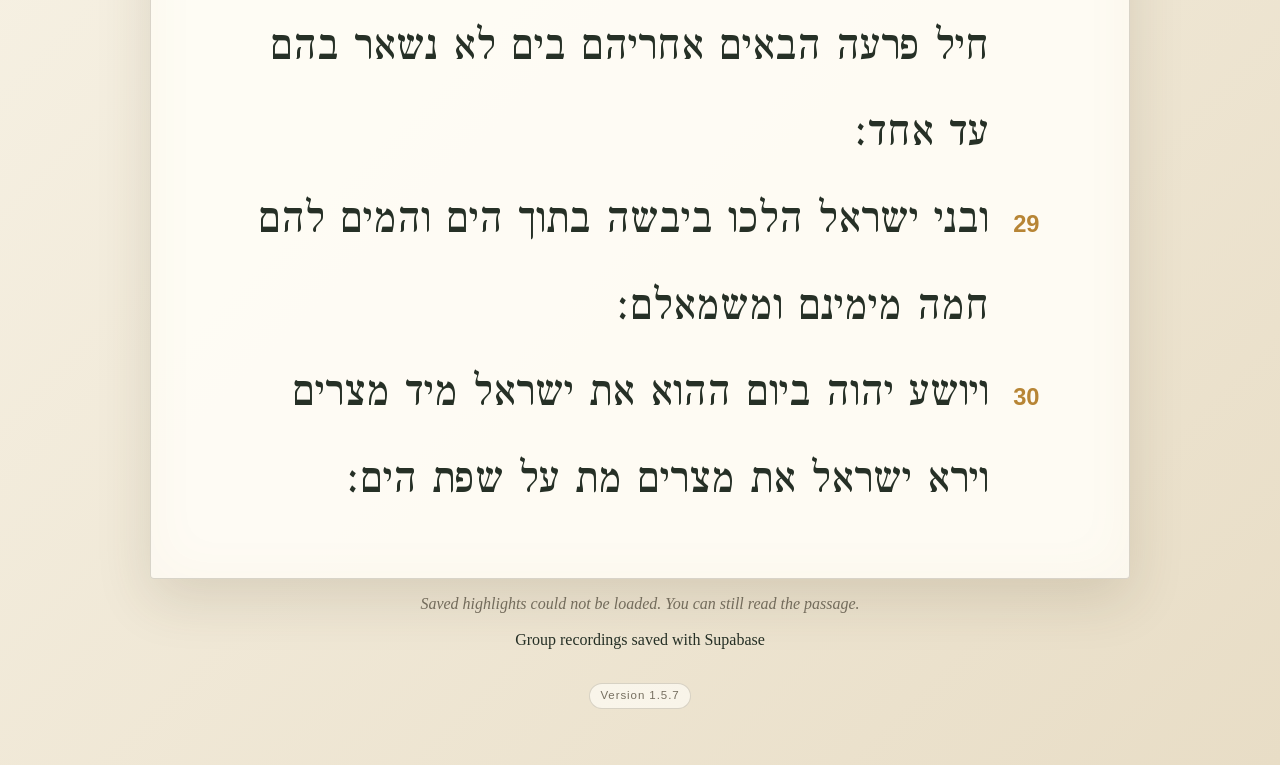
==== commit c2c10414: "Enable trope by default" ====
--- a/index.html
+++ b/index.html
@@ -17,7 +17,7 @@
       <h1>Chapter 14, verses 15–30</h1>
 
       <div class="display-controls" aria-label="Text display options">
-        <button class="display-toggle" id="trope-toggle" type="button" aria-pressed="false">Trope</button>
+        <button class="display-toggle active" id="trope-toggle" type="button" aria-pressed="true">Trope</button>
         <button class="display-toggle" id="script-toggle" type="button" aria-pressed="false">Script</button>
       </div>
     </header>
@@ -26,7 +26,7 @@
 
     <p class="status" id="status" aria-live="polite">Hover over a highlighted group to hear it, or select a verse number to play the whole verse.</p>
     <p class="audio-credit">Group recordings saved with Supabase</p>
-    <p class="version">Version 1.5.6</p>
+    <p class="version">Version 1.5.7</p>
   </main>
   <script src="app.js"></script>
 </body>
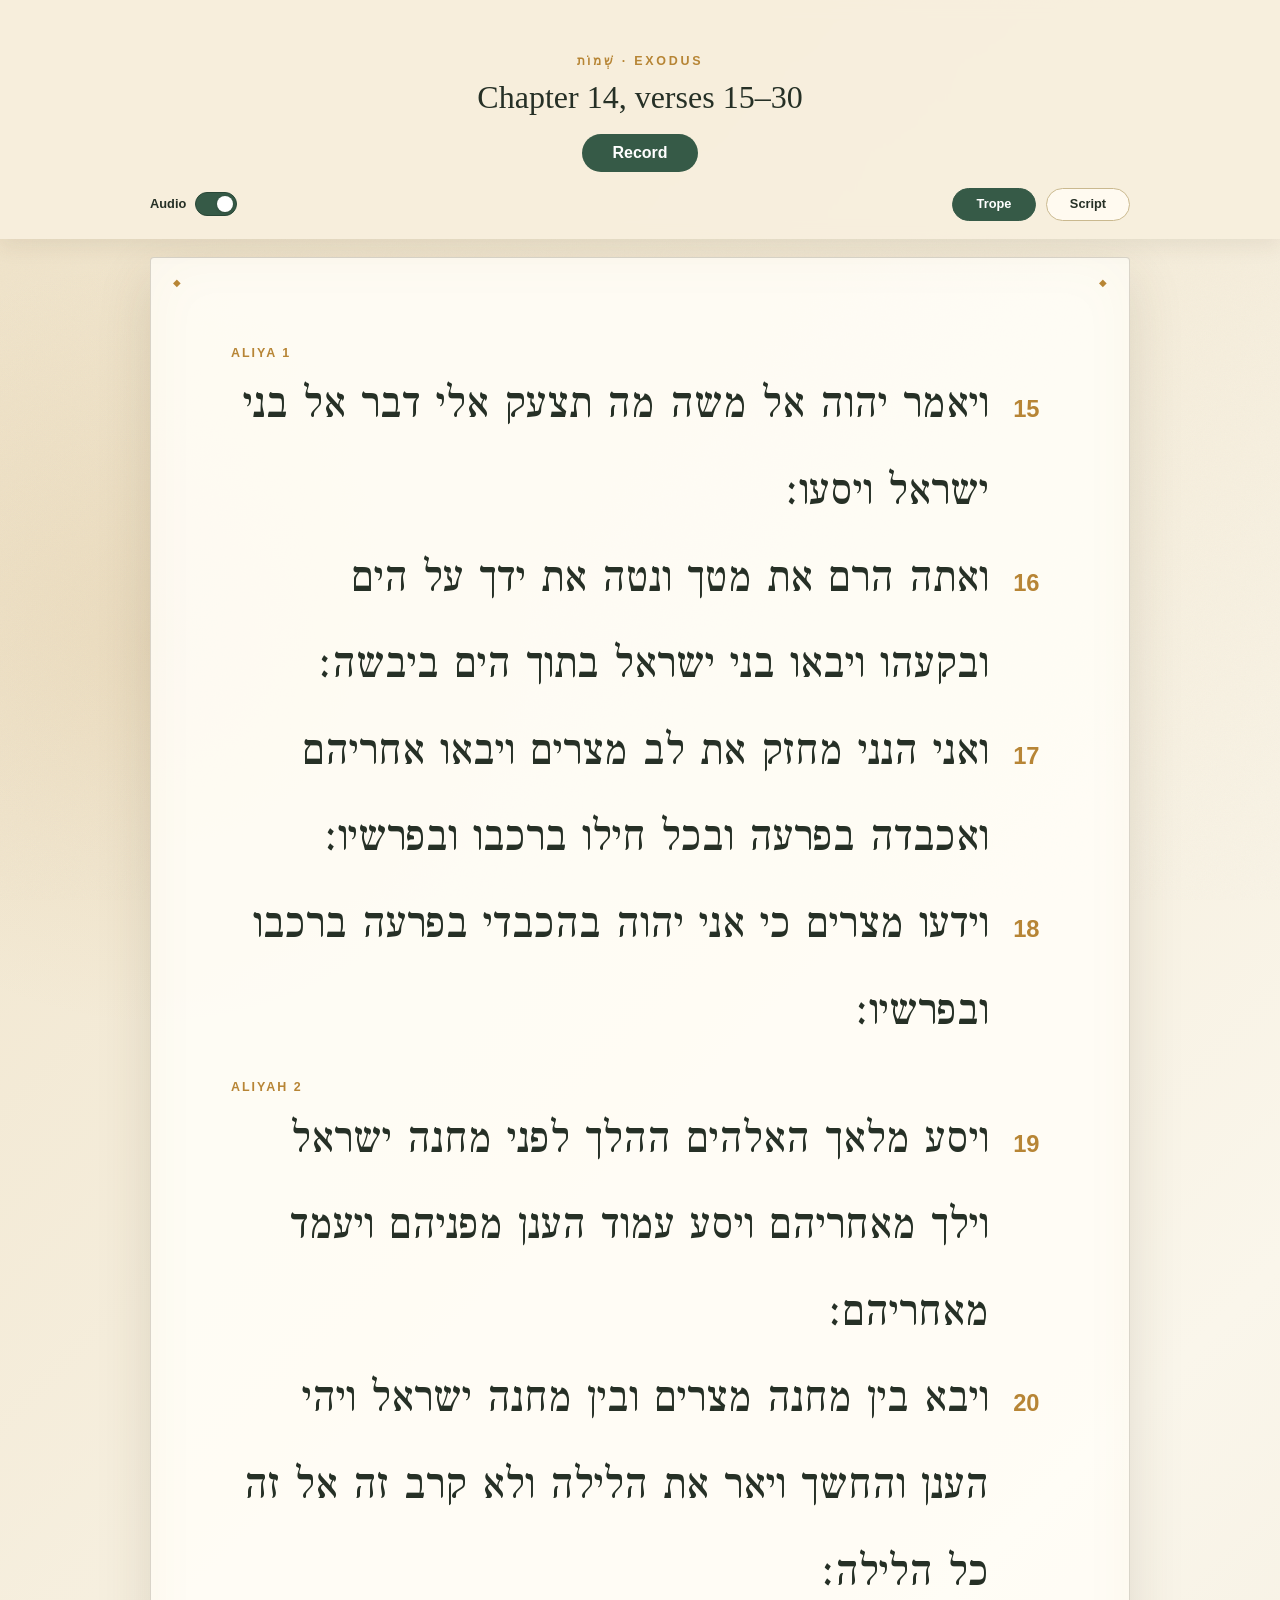
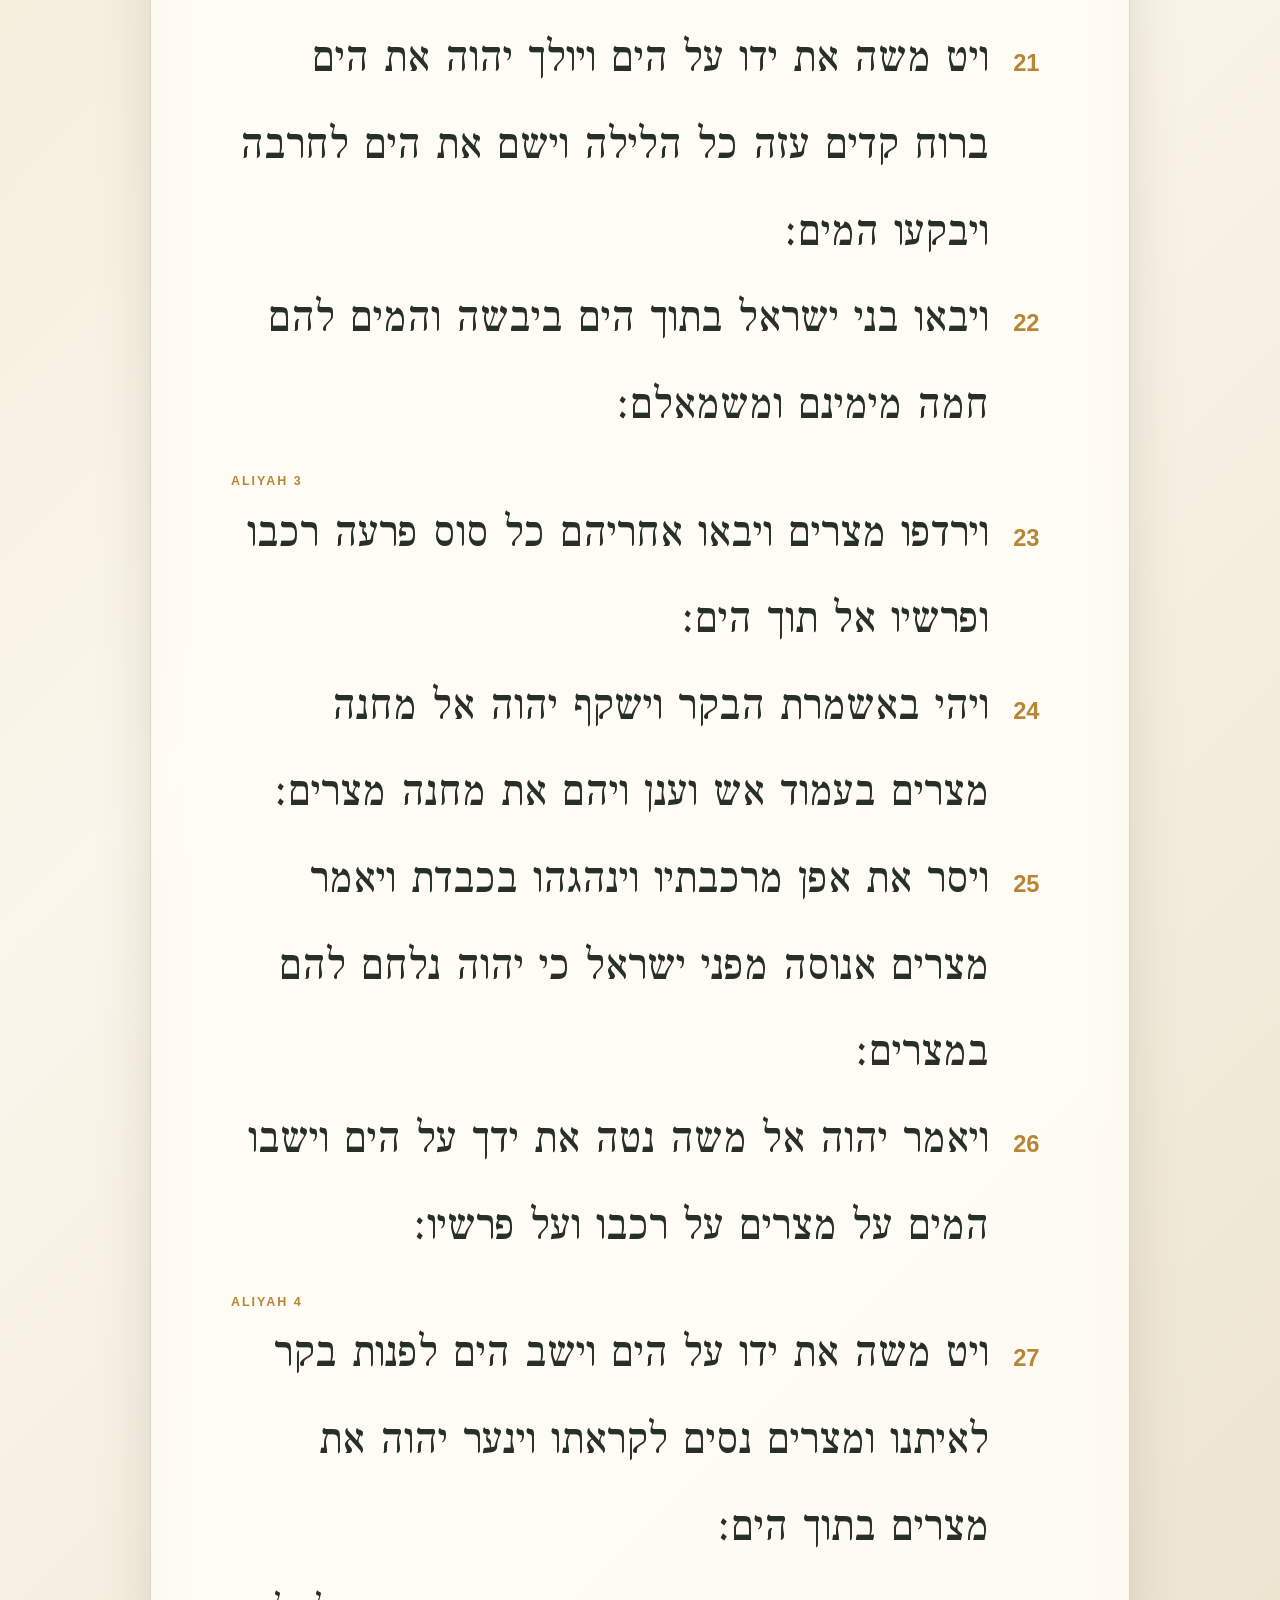
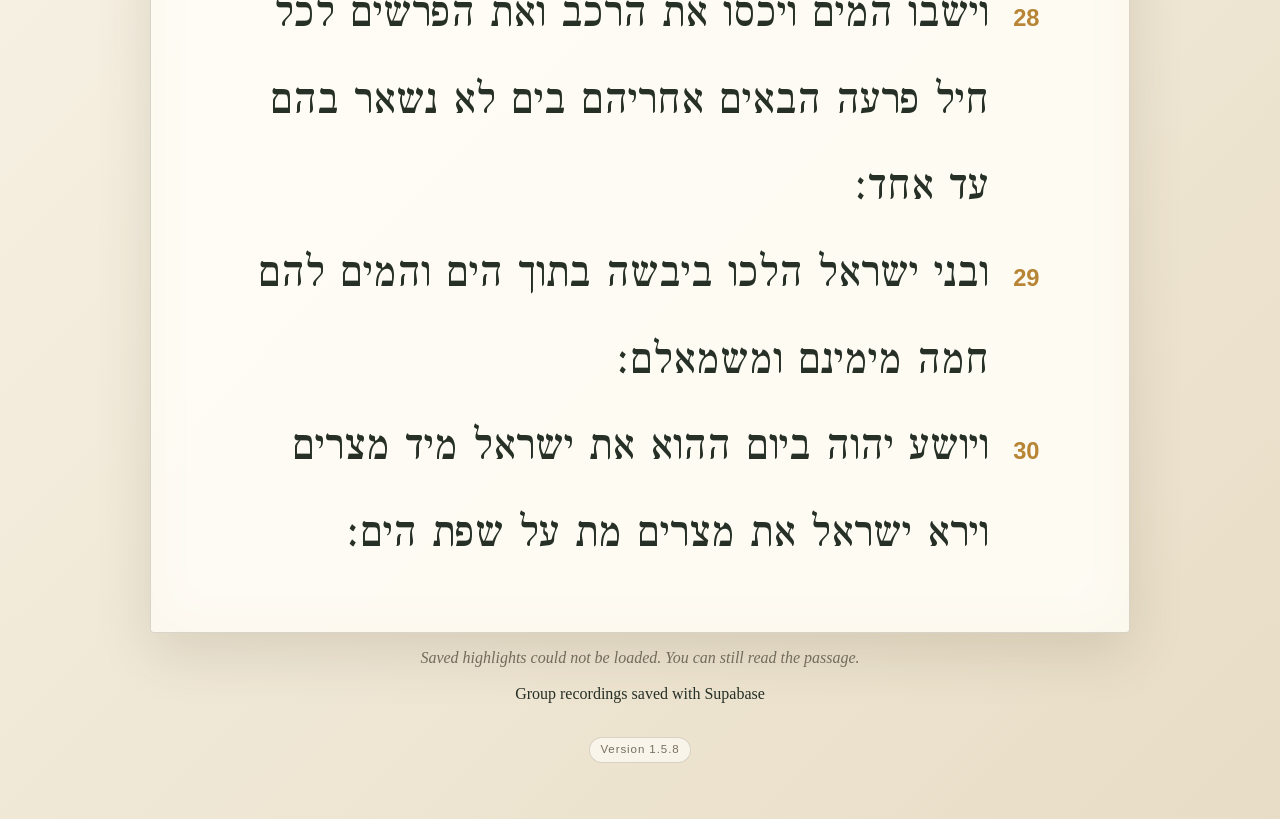
==== commit 5df41b3a: "Add Aria passage recording and audio controls" ====
--- a/index.html
+++ b/index.html
@@ -15,8 +15,18 @@
     <header class="page-header">
       <p class="eyebrow">שְׁמוֹת · EXODUS</p>
       <h1>Chapter 14, verses 15–30</h1>
+      <div class="record-controls">
+        <button id="record-button" type="button" aria-pressed="false" disabled>Record</button>
+        <p id="record-status" role="status"></p>
+      </div>
 
-      <div class="display-controls" aria-label="Text display options">
+      <div class="display-controls" aria-label="Display and audio options">
+        <label class="audio-toggle" for="audio-toggle">
+          <span>Audio</span>
+          <input id="audio-toggle" type="checkbox" checked>
+          <span class="audio-toggle-track" aria-hidden="true"></span>
+        </label>
+        <span class="display-controls-spacer" aria-hidden="true"></span>
         <button class="display-toggle active" id="trope-toggle" type="button" aria-pressed="true">Trope</button>
         <button class="display-toggle" id="script-toggle" type="button" aria-pressed="false">Script</button>
       </div>
@@ -25,9 +35,20 @@
     <section class="passage-card" id="passage" aria-label="Exodus chapter 14, verses 15 through 30"></section>
 
     <p class="status" id="status" aria-live="polite">Hover over a highlighted group to hear it, or select a verse number to play the whole verse.</p>
+    <section class="recordings-card" id="current-recording" aria-labelledby="recordings-heading" hidden>
+      <h2 id="recordings-heading">Current recording</h2>
+      <p>Only your current recording is available here. Times are shown in Pacific time.</p>
+      <div class="recordings-scroll">
+        <table class="recordings-table">
+          <thead><tr><th scope="col">Name</th><th scope="col">Start Time</th><th scope="col">Playback</th><th scope="col">Delete</th></tr></thead>
+          <tbody id="recordings-list"></tbody>
+        </table>
+      </div>
+    </section>
     <p class="audio-credit">Group recordings saved with Supabase</p>
-    <p class="version">Version 1.5.7</p>
+    <p class="version">Version 1.5.8</p>
   </main>
   <script src="app.js"></script>
+  <script src="recordings.js"></script>
 </body>
 </html>
--- a/styles.css
+++ b/styles.css
@@ -266,3 +266,67 @@
 }
 
 @media (prefers-reduced-motion: reduce) { * { transition: none !important; animation: none !important; } }
+
+.display-controls-spacer { flex: 1; }
+.audio-toggle {
+  display: inline-flex;
+  align-items: center;
+  gap: 9px;
+  color: var(--ink);
+  cursor: pointer;
+  font: 600 .8rem/1 Arial, sans-serif;
+}
+
+.audio-toggle input {
+  position: absolute;
+  width: 1px;
+  height: 1px;
+  opacity: 0;
+}
+
+.audio-toggle-track {
+  position: relative;
+  width: 42px;
+  height: 24px;
+  border: 1px solid #cab98f;
+  border-radius: 999px;
+  background: #e1d8c5;
+  transition: background .16s, border-color .16s;
+}
+
+.audio-toggle-track::after {
+  content: "";
+  position: absolute;
+  top: 3px;
+  left: 3px;
+  width: 16px;
+  height: 16px;
+  border-radius: 50%;
+  background: white;
+  box-shadow: 0 1px 3px rgba(38,48,38,.35);
+  transition: transform .16s;
+}
+
+.audio-toggle input:checked + .audio-toggle-track {
+  border-color: #294737;
+  background: var(--green);
+}
+
+.audio-toggle input:checked + .audio-toggle-track::after { transform: translateX(18px); }
+.audio-toggle input:focus-visible + .audio-toggle-track { outline: 3px solid rgba(54,90,71,.4); outline-offset: 3px; }
+.audio-toggle:has(input:disabled) { color: var(--muted); cursor: default; }
+.audio-toggle input:disabled + .audio-toggle-track { opacity: .65; }
+.record-controls { margin: 0 auto 16px; }
+#record-button { padding: 10px 30px; border: 0; border-radius: 24px; background: var(--green); color: white; font: 600 1rem Arial, sans-serif; cursor: pointer; }
+#record-button[aria-pressed="true"] { background: #a63232; }
+#record-button:disabled { opacity: .6; cursor: wait; }
+#record-status { position: absolute; width: 1px; height: 1px; padding: 0; margin: -1px; overflow: hidden; clip-path: inset(50%); white-space: nowrap; border: 0; }
+.recordings-card { margin: 24px 0; padding: 20px; background: var(--paper); border: 1px solid #d9c9a8; border-radius: 12px; }
+.recordings-card h2 { margin-top: 0; font-weight: 400; }
+.recordings-card p { color: var(--muted); font-size: .85rem; }
+.recordings-scroll { overflow-x: auto; }
+.recordings-table { width: 100%; border-collapse: collapse; text-align: left; font: .9rem Arial, sans-serif; }
+.recordings-table th, .recordings-table td { padding: 12px 8px; border-bottom: 1px solid #e4dac5; }
+.recordings-table input { width: 100%; min-width: 130px; padding: 8px; border: 1px solid #d9c9a8; border-radius: 5px; background: transparent; color: var(--ink); }
+.recordings-table audio { width: 240px; }
+.recordings-table button { padding: 8px 12px; border: 1px solid #c5a6a0; border-radius: 5px; background: transparent; color: #942f2f; cursor: pointer; }
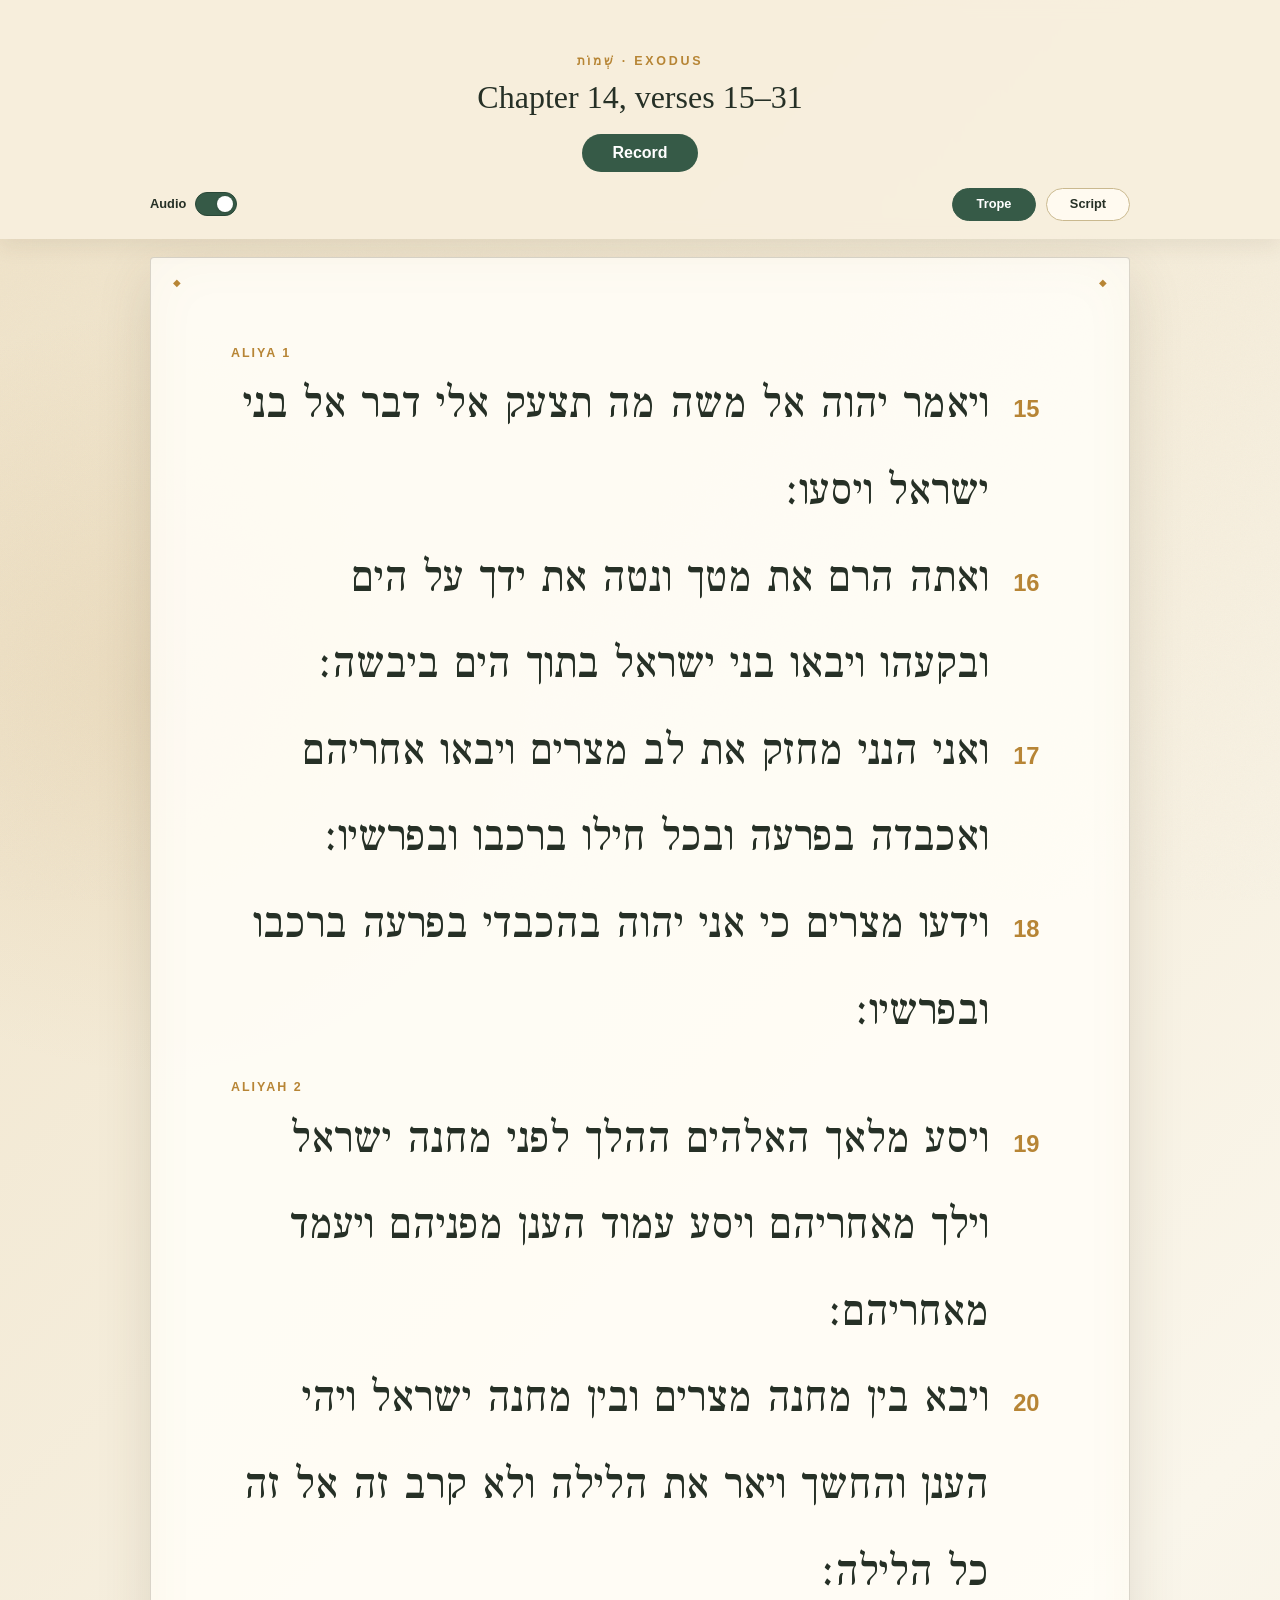
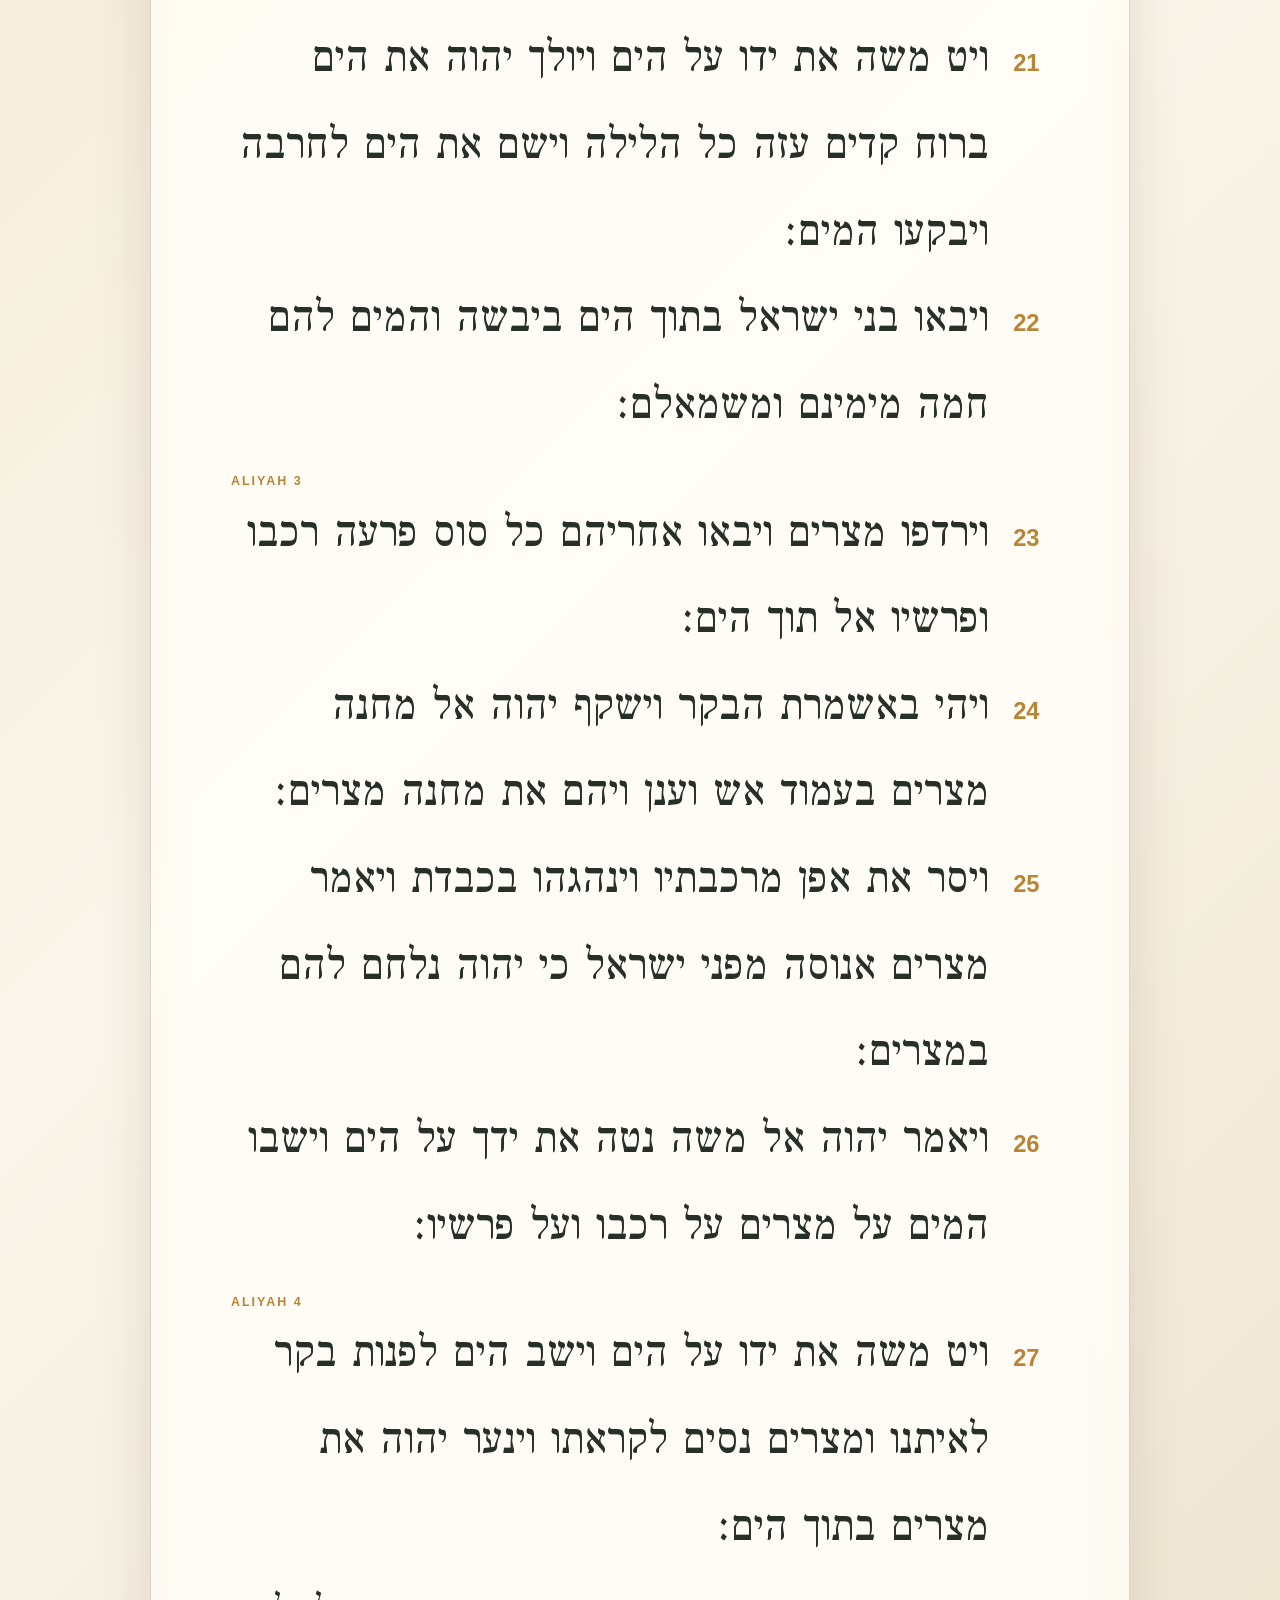
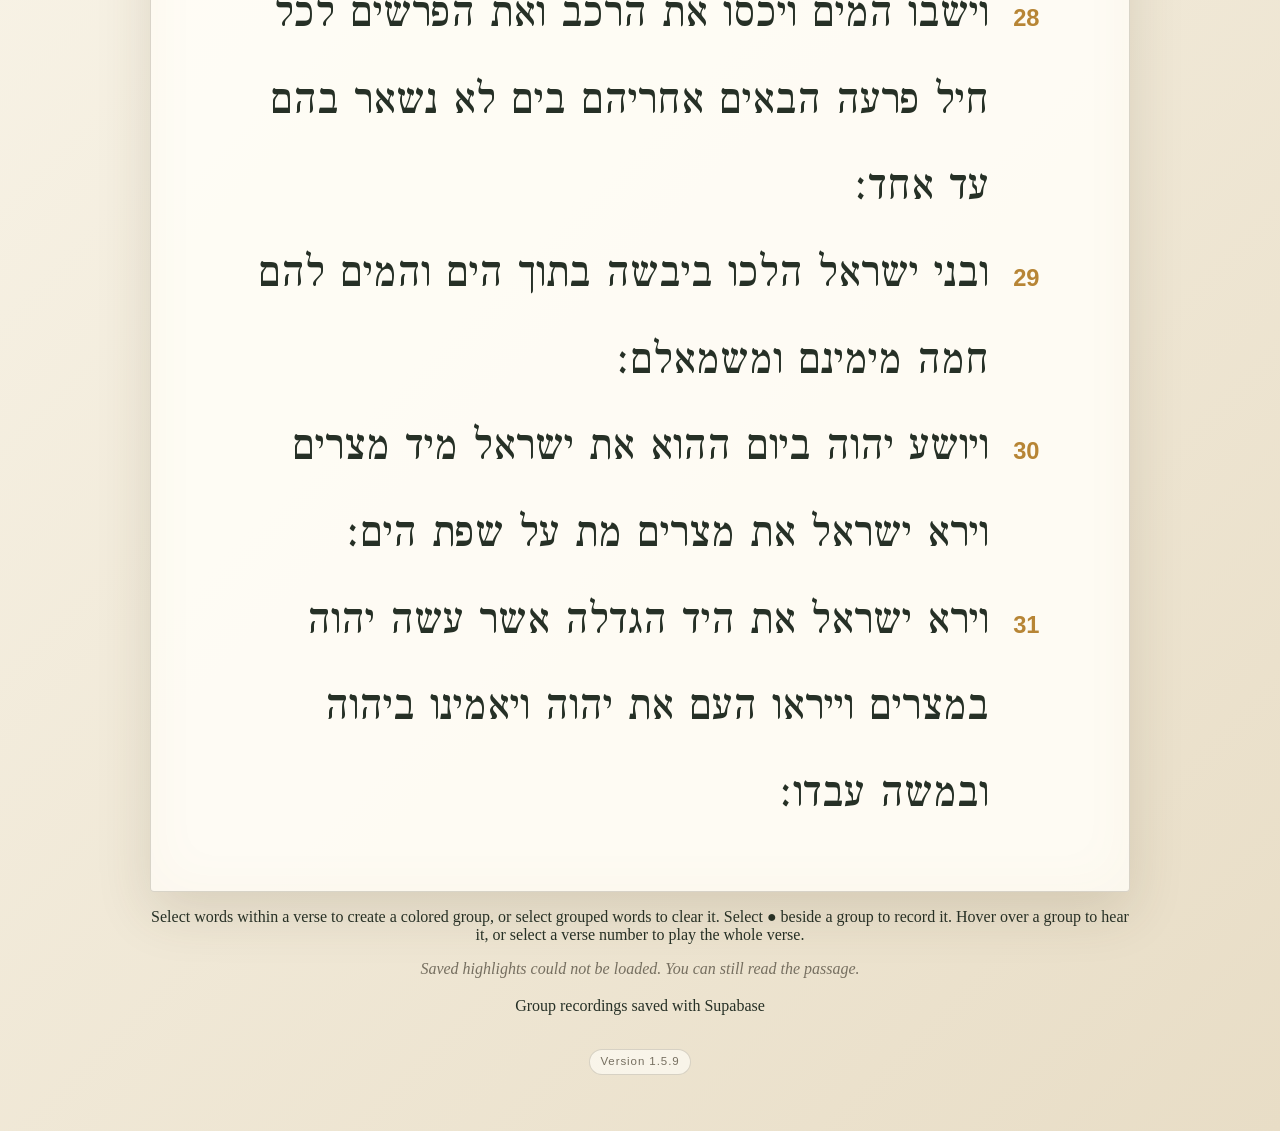
==== commit fb9c56a5: "Add Exodus verse 31 and restore group recording controls" ====
--- a/index.html
+++ b/index.html
@@ -4,7 +4,7 @@
   <meta charset="utf-8">
   <meta name="viewport" content="width=device-width, initial-scale=1">
   <meta name="theme-color" content="#f3ead6">
-  <title>Exodus 14:15–30 · Chant the Verses</title>
+  <title>Exodus 14:15–31 · Chant the Verses</title>
   <link rel="preconnect" href="https://fonts.googleapis.com">
   <link rel="preconnect" href="https://fonts.gstatic.com" crossorigin>
   <link href="https://fonts.googleapis.com/css2?family=Frank+Ruhl+Libre:wght@400;600;700&display=swap" rel="stylesheet">
@@ -14,7 +14,7 @@
   <main class="page">
     <header class="page-header">
       <p class="eyebrow">שְׁמוֹת · EXODUS</p>
-      <h1>Chapter 14, verses 15–30</h1>
+      <h1>Chapter 14, verses 15–31</h1>
       <div class="record-controls">
         <button id="record-button" type="button" aria-pressed="false" disabled>Record</button>
         <p id="record-status" role="status"></p>
@@ -32,9 +32,10 @@
       </div>
     </header>
 
-    <section class="passage-card" id="passage" aria-label="Exodus chapter 14, verses 15 through 30"></section>
+    <section class="passage-card" id="passage" aria-label="Exodus chapter 14, verses 15 through 31"></section>
 
-    <p class="status" id="status" aria-live="polite">Hover over a highlighted group to hear it, or select a verse number to play the whole verse.</p>
+    <p class="grouping-help">Select words within a verse to create a colored group, or select grouped words to clear it. Select ● beside a group to record it. Hover over a group to hear it, or select a verse number to play the whole verse.</p>
+    <p class="status" id="status" aria-live="polite"></p>
     <section class="recordings-card" id="current-recording" aria-labelledby="recordings-heading" hidden>
       <h2 id="recordings-heading">Current recording</h2>
       <p>Only your current recording is available here. Times are shown in Pacific time.</p>
@@ -46,7 +47,7 @@
       </div>
     </section>
     <p class="audio-credit">Group recordings saved with Supabase</p>
-    <p class="version">Version 1.5.8</p>
+    <p class="version">Version 1.5.9</p>
   </main>
   <script src="app.js"></script>
   <script src="recordings.js"></script>
--- a/styles.css
+++ b/styles.css
@@ -176,7 +176,7 @@
 .word-space.audio-active { font-weight: 700; }
 
 .group-audio-controls {
-  display: none;
+  display: inline-flex;
   direction: ltr;
   gap: 3px;
   margin: 0 .2em;
@@ -320,7 +320,7 @@
 #record-button { padding: 10px 30px; border: 0; border-radius: 24px; background: var(--green); color: white; font: 600 1rem Arial, sans-serif; cursor: pointer; }
 #record-button[aria-pressed="true"] { background: #a63232; }
 #record-button:disabled { opacity: .6; cursor: wait; }
-#record-status { position: absolute; width: 1px; height: 1px; padding: 0; margin: -1px; overflow: hidden; clip-path: inset(50%); white-space: nowrap; border: 0; }
+#record-status { color: var(--muted); font-size: .85rem; }
 .recordings-card { margin: 24px 0; padding: 20px; background: var(--paper); border: 1px solid #d9c9a8; border-radius: 12px; }
 .recordings-card h2 { margin-top: 0; font-weight: 400; }
 .recordings-card p { color: var(--muted); font-size: .85rem; }
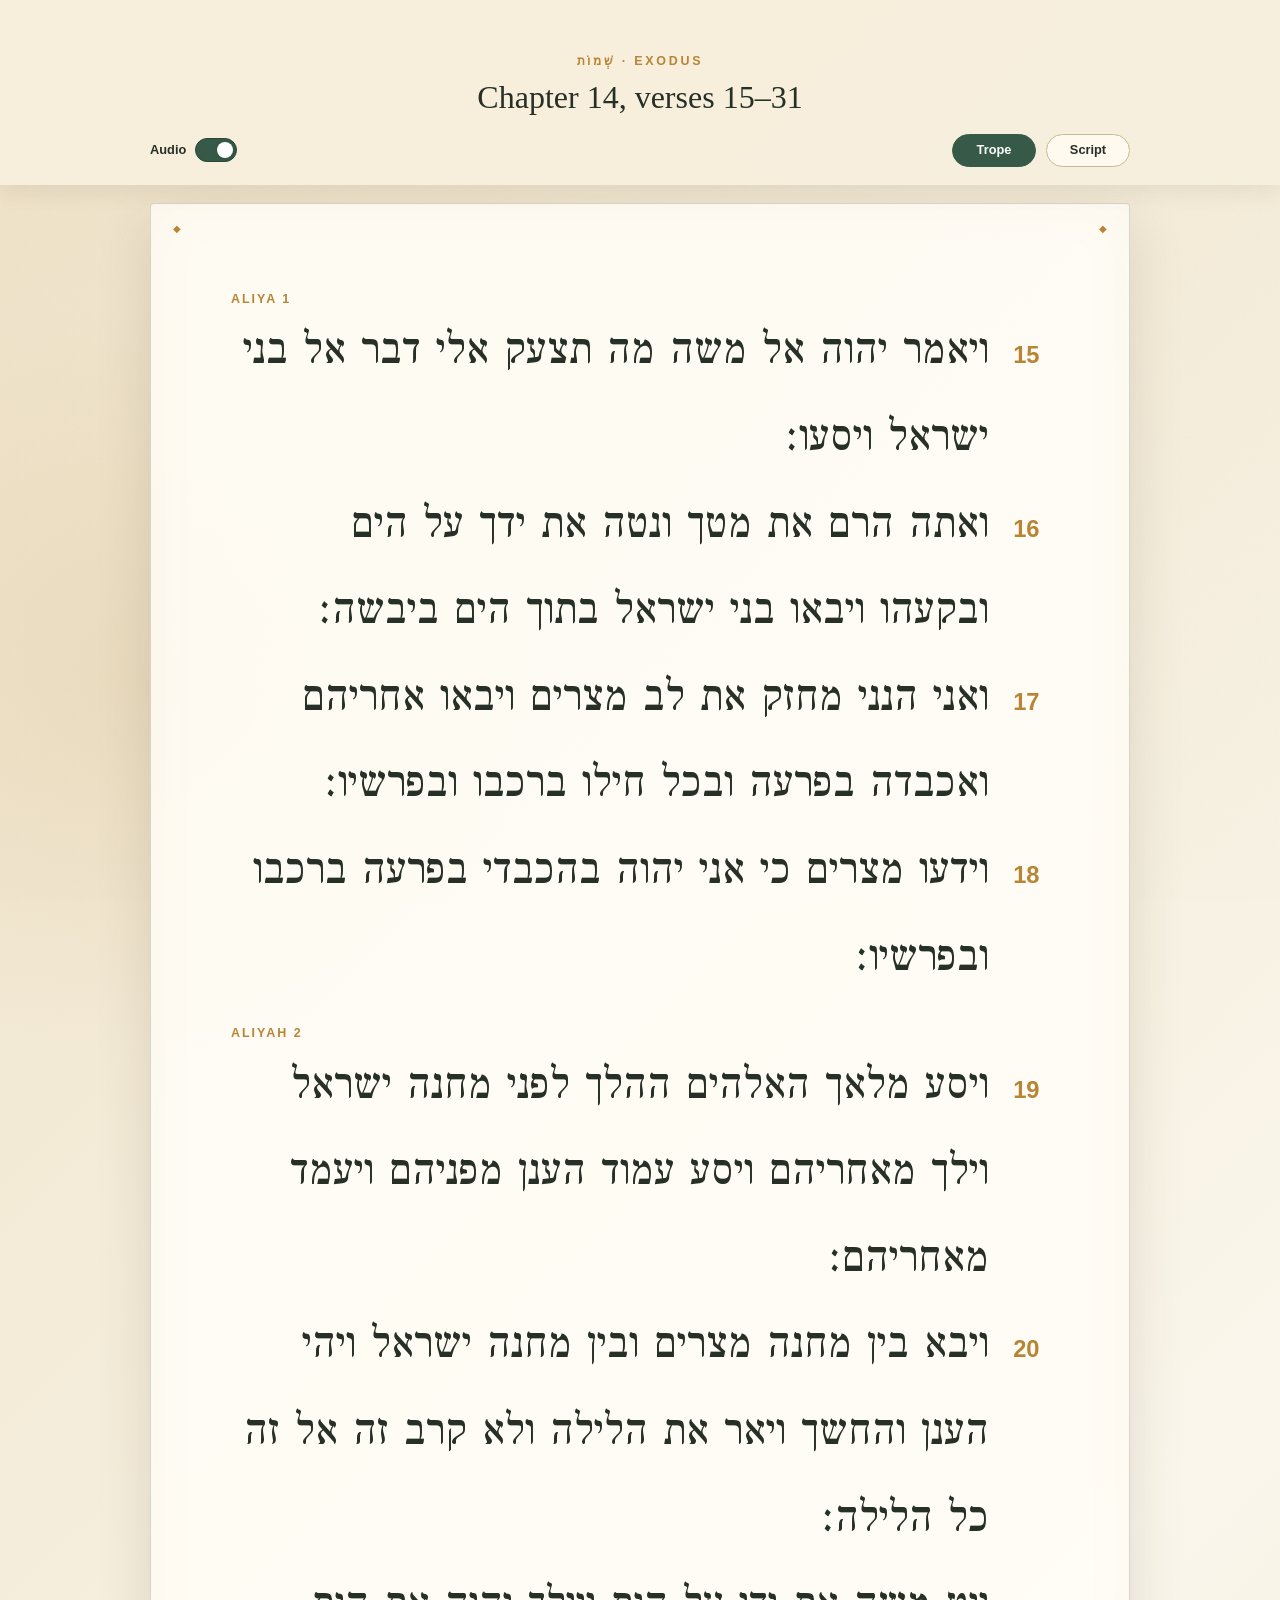
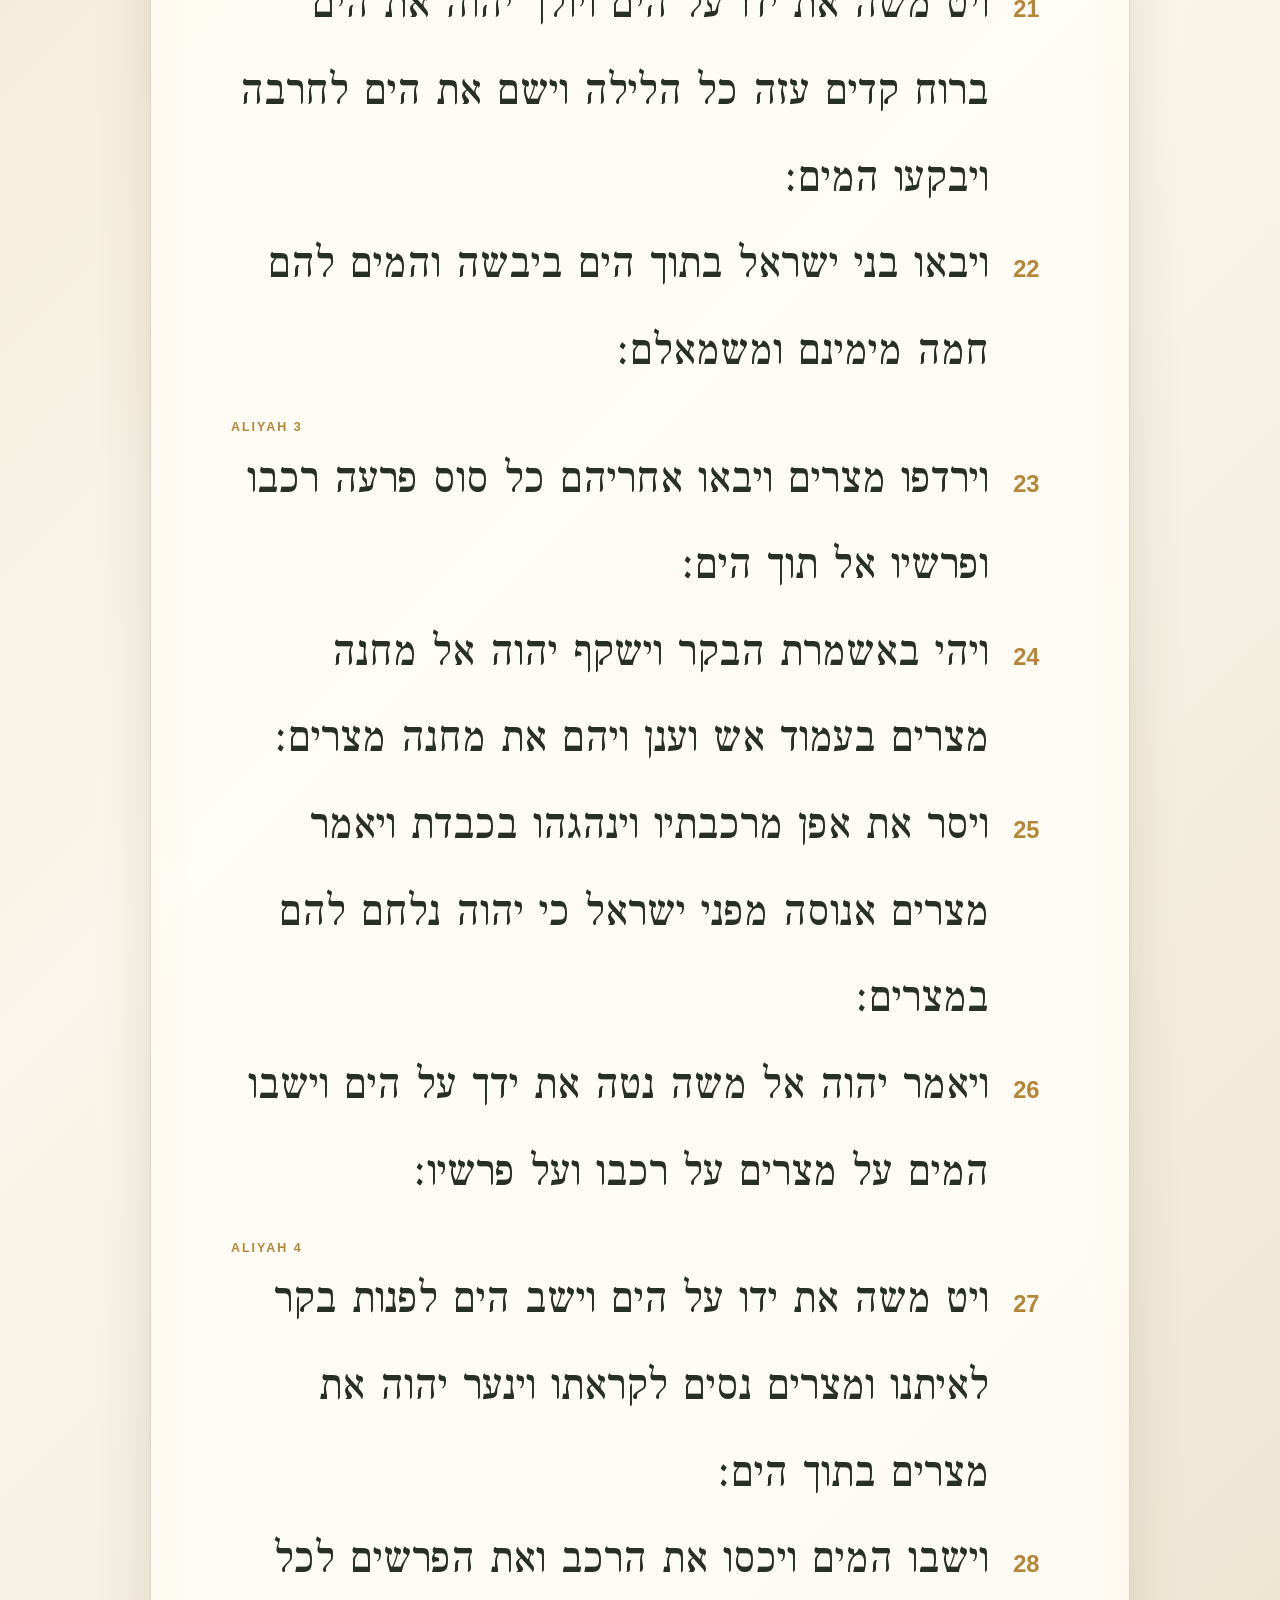
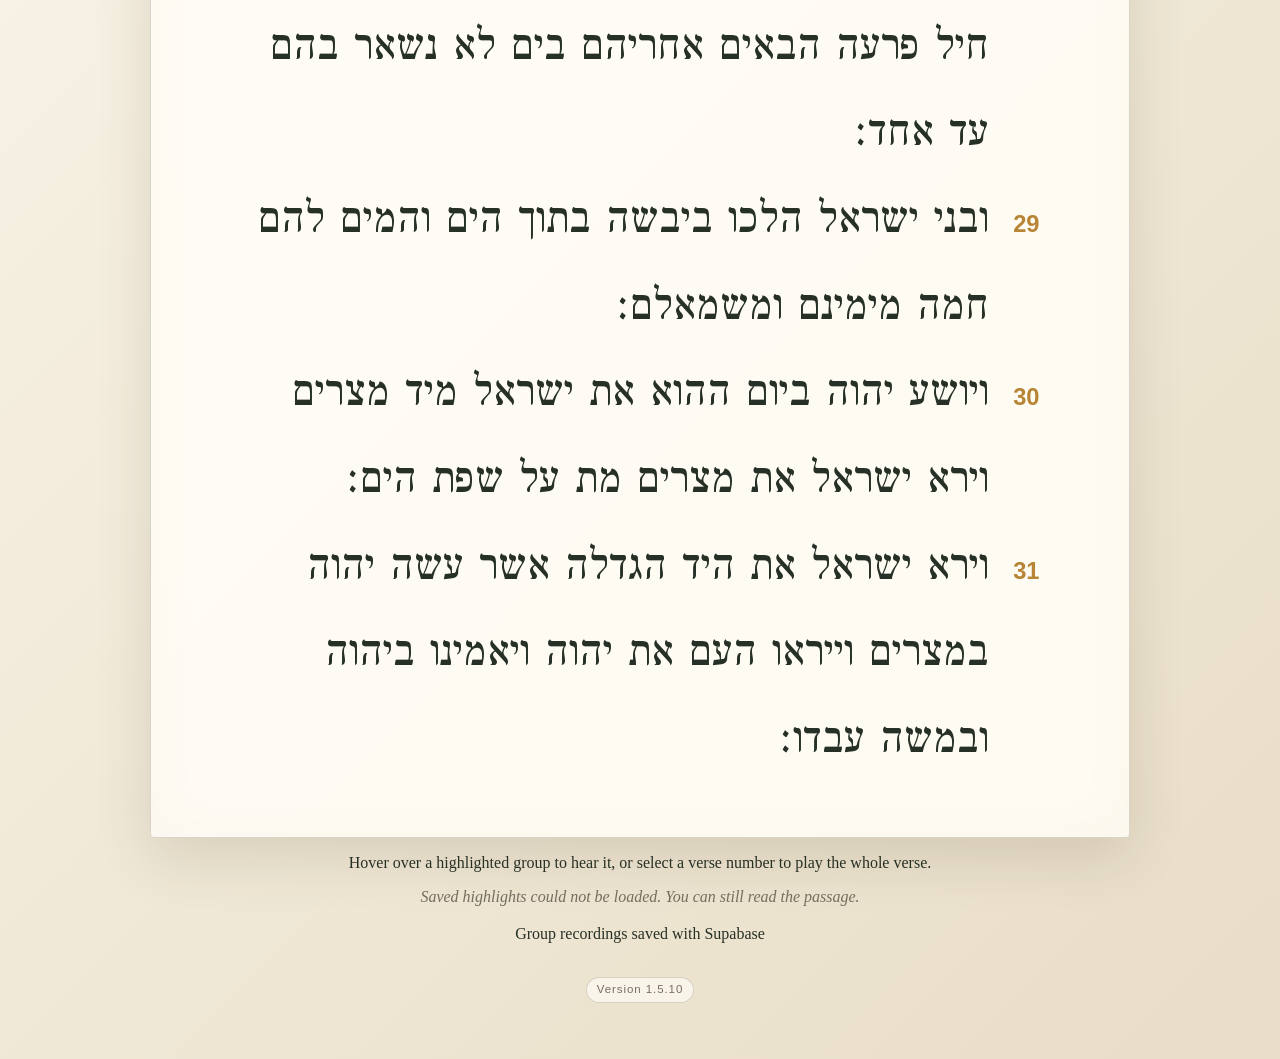
==== commit ee7023e0: "Hide recording controls and disable highlight editing" ====
--- a/index.html
+++ b/index.html
@@ -15,7 +15,7 @@
     <header class="page-header">
       <p class="eyebrow">שְׁמוֹת · EXODUS</p>
       <h1>Chapter 14, verses 15–31</h1>
-      <div class="record-controls">
+      <div class="record-controls" hidden>
         <button id="record-button" type="button" aria-pressed="false" disabled>Record</button>
         <p id="record-status" role="status"></p>
       </div>
@@ -34,7 +34,7 @@
 
     <section class="passage-card" id="passage" aria-label="Exodus chapter 14, verses 15 through 31"></section>
 
-    <p class="grouping-help">Select words within a verse to create a colored group, or select grouped words to clear it. Select ● beside a group to record it. Hover over a group to hear it, or select a verse number to play the whole verse.</p>
+    <p>Hover over a highlighted group to hear it, or select a verse number to play the whole verse.</p>
     <p class="status" id="status" aria-live="polite"></p>
     <section class="recordings-card" id="current-recording" aria-labelledby="recordings-heading" hidden>
       <h2 id="recordings-heading">Current recording</h2>
@@ -47,7 +47,7 @@
       </div>
     </section>
     <p class="audio-credit">Group recordings saved with Supabase</p>
-    <p class="version">Version 1.5.9</p>
+    <p class="version">Version 1.5.10</p>
   </main>
   <script src="app.js"></script>
   <script src="recordings.js"></script>
--- a/styles.css
+++ b/styles.css
@@ -176,7 +176,7 @@
 .word-space.audio-active { font-weight: 700; }
 
 .group-audio-controls {
-  display: inline-flex;
+  display: none;
   direction: ltr;
   gap: 3px;
   margin: 0 .2em;
